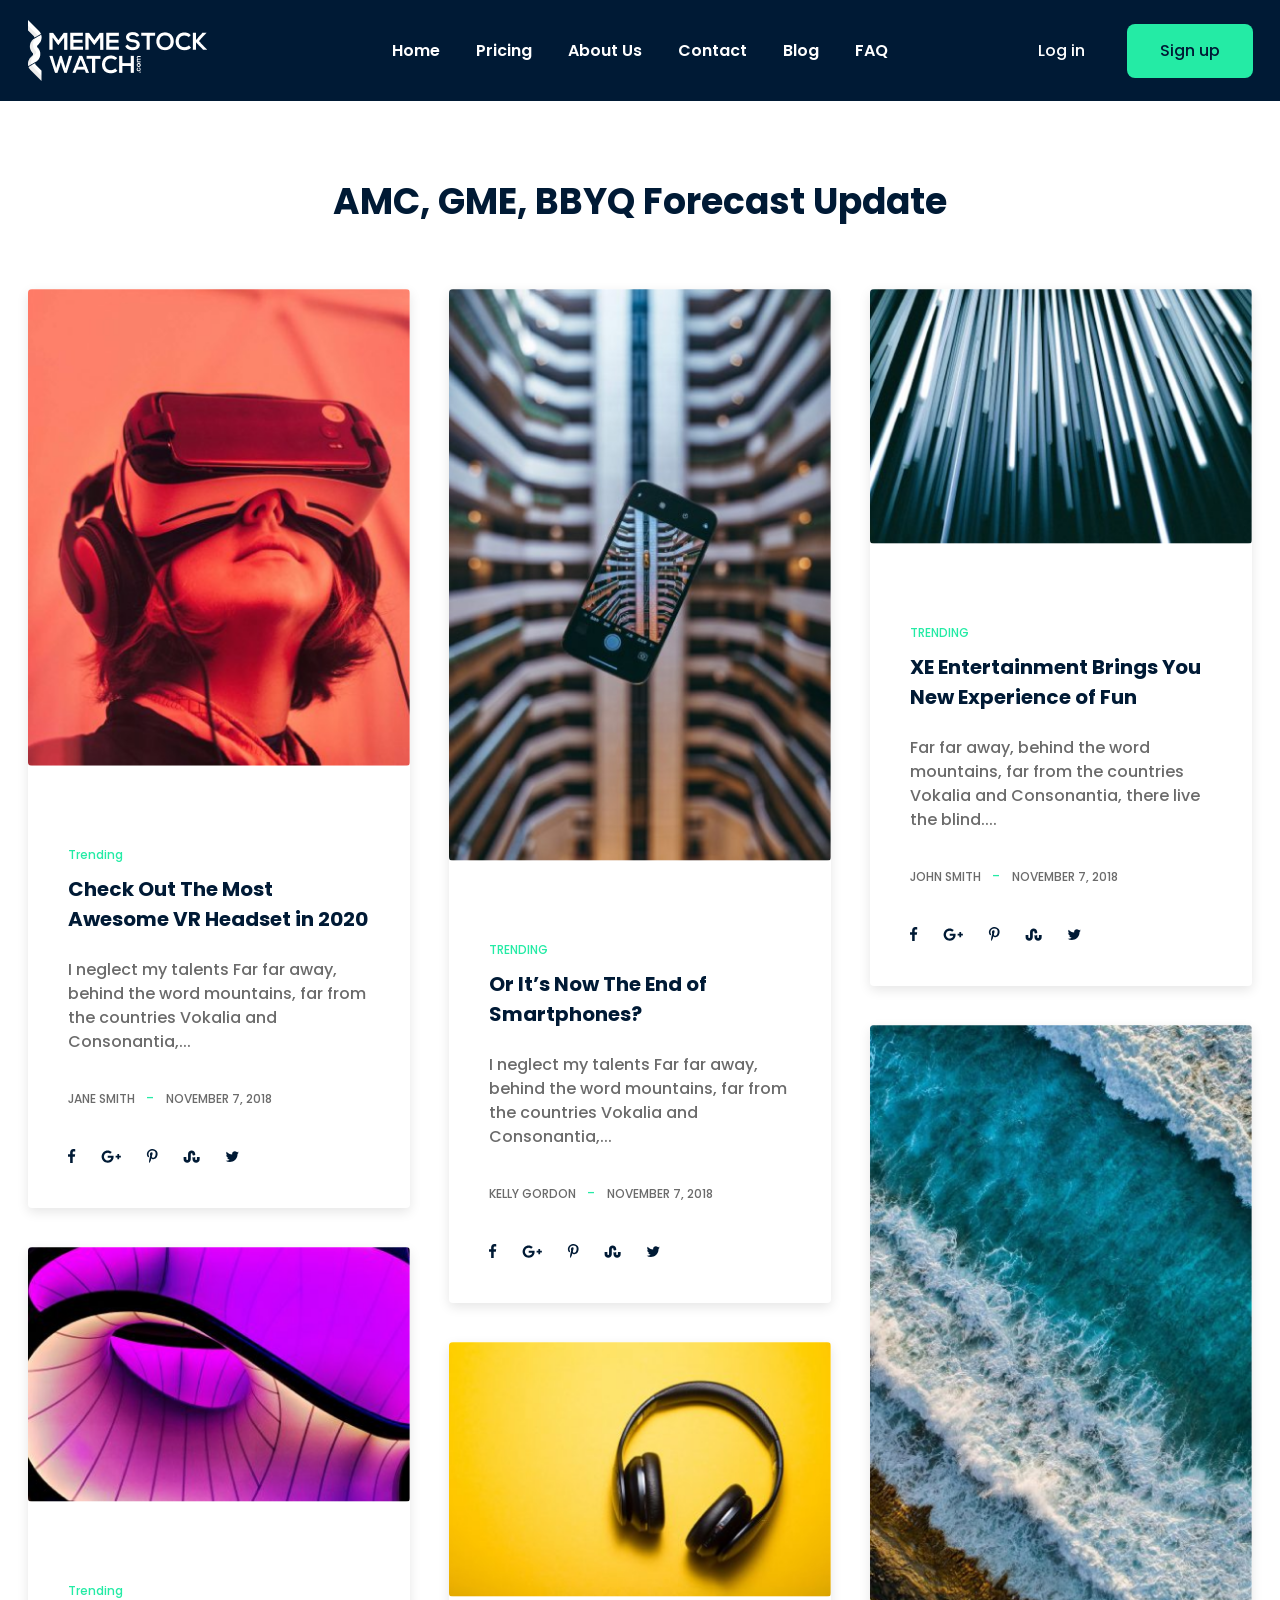
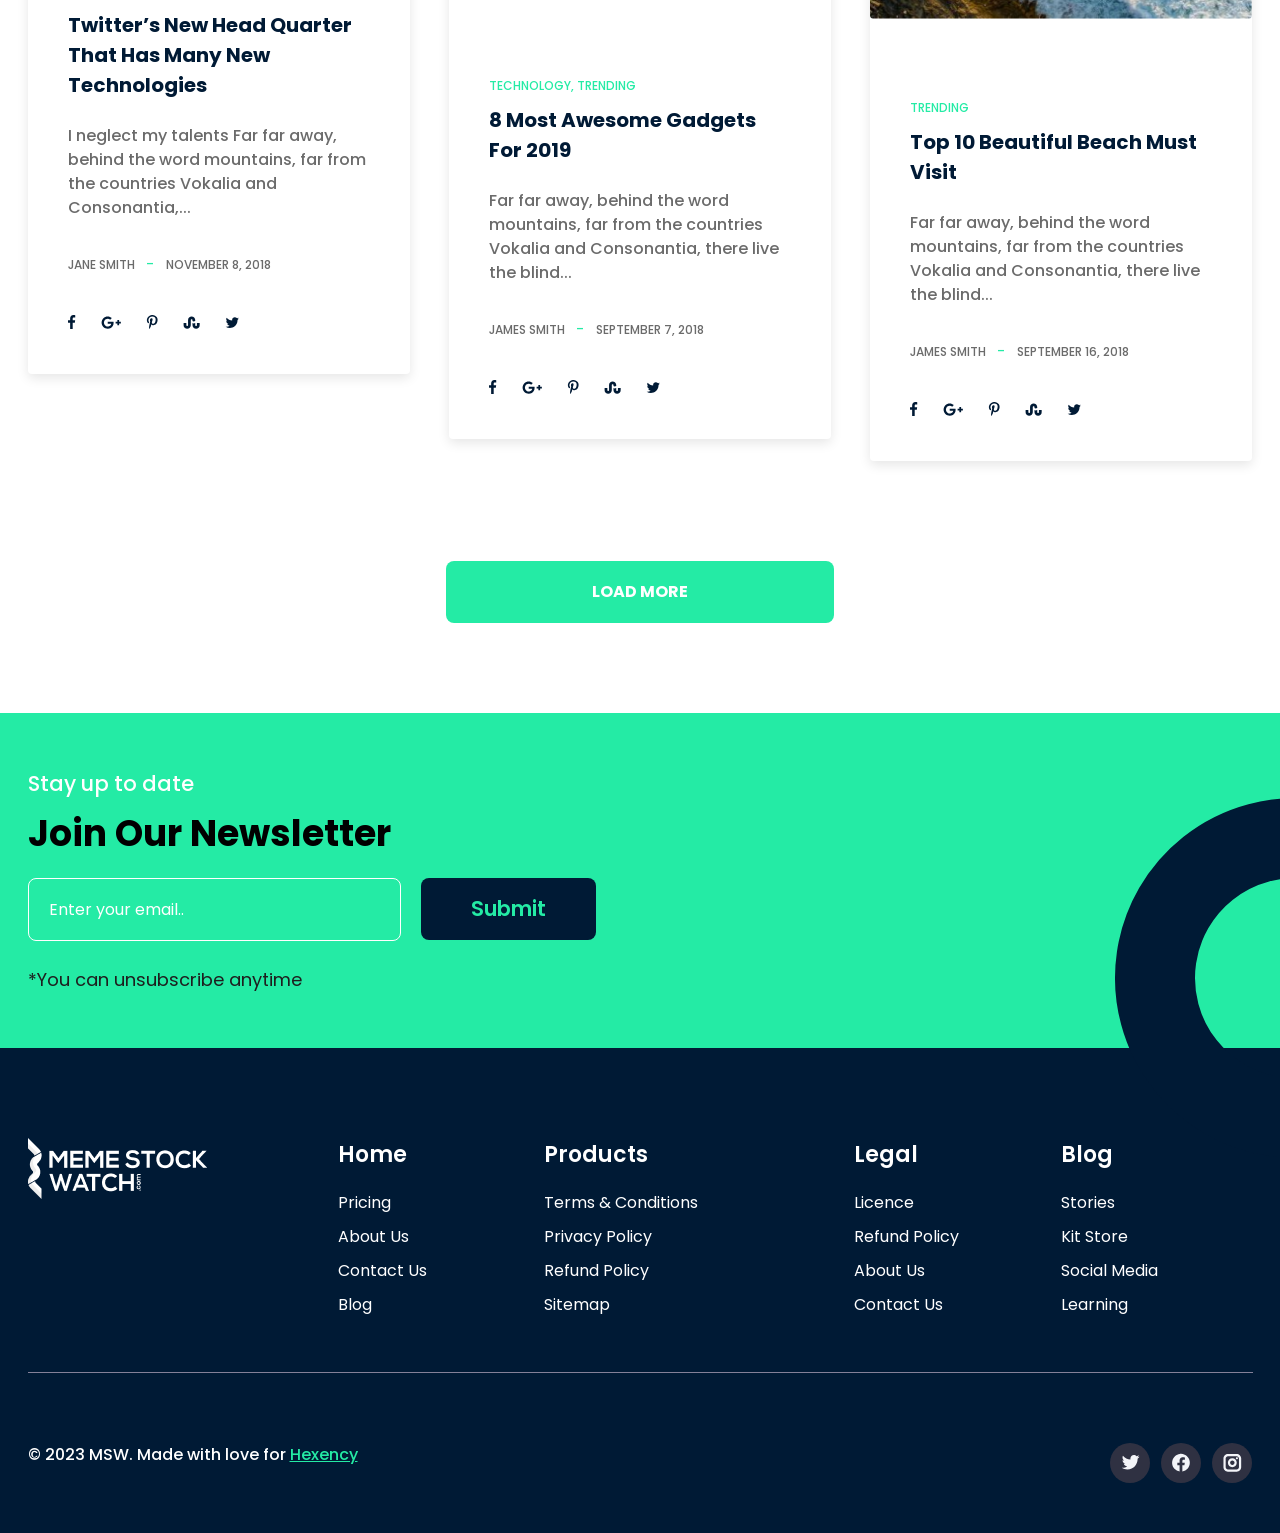
==== blog.html @ e30312de "Code Up" ====
<!DOCTYPE html>
<html lang="en">

<head>
  <meta charset="UTF-8" />
  <meta name="viewport" content="width=device-width, initial-scale=1.0" />
  <meta http-equiv="X-UA-Compatible" content="ie=edge" />
  <!---- Author Name ---->
  <meta name="author" content="Your Name" />
  <!---- Website Description ---->
  <meta name="description" content="Website Description" />
  <!---- Website keywords ---->
  <meta name="keywords" content="Website keywords" />
  <!------- Favicon ------->
  <link rel="shortcut icon" type="image/x-icon" href="assets/images/logo.png" />
  <!---- Website Title ---->
  <title>Mem Stock Watch</title>
  <!-------- Fonts -------->
  <link rel="stylesheet" href="assets/fonts/fonts.css" />
  <!------- Css Here ------->
  <link rel="stylesheet" href="assets/css/animate.min.css" />
  <link rel="stylesheet" href="assets/css/bootstrap.min.css" />
  <link rel="stylesheet" href="assets/css/style.css" />
</head>

<body>

  <!-- Start Loader -->
  <div class="section-loader">
    <div class="loader">
      <div class="loader-circle"></div>
      <div class="loader-circle"></div>
    </div>
  </div>
  <!-- End Loader -->


  <!-- 
	  =====================================================
	  Start Header Section 
	  =====================================================
	-->
  <header class="sticky-header bg-color3">
    <div class="sidebar-overlay"></div>
    <nav class="container">
      <div class="row align-items-center">
        <!-- ******** Header Logo ******** -->
        <div class="col-xl-3">
          <a href="blog.html" class="header-logo d-block">
            <img src="assets/images/logo/logo.png" alt="logo" class="img-fluid">
          </a>
        </div>
        <div class="col-xl-6">
          <!-- ******** Main Menu ******** -->
          <div class="main-menu d-flex align-items-center justify-content-center">
            <!-- ***** Pages Menu Item ***** -->
            <ul class="menu d-flex align-items-center">
              <li class="menu-item">
                <a href="index.html" class="menu-link primary-font-600 size-xl primary-color text-capitalize">Home</a>
              </li>
              <li class="menu-item">
                <a href="pricing.html"
                  class="menu-link primary-font-600 size-xl primary-color text-capitalize">Pricing</a>
              </li>
              <li class="menu-item">
                <a href="#" class="menu-link primary-font-600 size-xl primary-color text-capitalize">About us</a>
              </li>
              <li class="menu-item">
                <a href="contact.html"
                  class="menu-link primary-font-600 size-xl primary-color text-capitalize">Contact</a>
              </li>
              <li class="menu-item">
                <a href="blog.html" class="menu-link primary-font-600 size-xl primary-color text-capitalize">Blog</a>
              </li>
              <li class="menu-item">
                <a href="#" class="menu-link primary-font-600 size-xl primary-color text-capitalize">FAQ</a>
              </li>
            </ul>
          </div>
        </div>
        <div class="col-xl-3">
          <!-- ***** Header Button ***** -->
          <ul class="menu-btn menu d-flex align-items-center justify-content-end">
            <li class="menu-btn-item menu-btn-item-1">
              <a href="#" class="menu-btn-link primary-font-500 size-xl primary-color rounded-8">Log in</a>
            </li>
            <li class="menu-btn-item menu-btn-item-2">
              <a href="#" class="menu-btn-link bg-btn">Sign up</a>
            </li>
          </ul>
        </div>
      </div>
    </nav>
  </header>
  <!-- 
	  =====================================================
	  End Header Section 
	  =====================================================
	-->

  <main>
    <!-- 
		  =====================================================
		  Start Blog Section 
		  =====================================================
		-->
    <section class="blog-section primary-bg sec-b-space">
      <div class="container">
        <div class="blog-title-wrap text-center">
          <h2 class="primary-font-700 size-11xl l-h-11xl-44 secondary-color">AMC, GME, BBYQ Forecast Update</h2>
        </div>
        <div class="row blog-row">
          <article class="col-lg-4">
            <div class="blog-wrap">
              <div class="blog">
                <div class="blog-header">
                  <img src="assets/images/blog/blog-1.png" alt="blog" class="blog-header-img w-100">
                </div>
                <div class="blog-body">
                  <p class="primary-font-500 size-md text-color3">Trending</p>
                  <h3 class="blog-body-title primary-font-700 size-3xl secondary-color">Check Out The Most
                    Awesome VR Headset in 2020</h3>
                  <p class="blog-body-desc primary-font-500 size-xl text-color12">I neglect my talents Far far away,
                    behind the word mountains, far from
                    the countries Vokalia and
                    Consonantia,...</p>
                  <ul class="blog-body-date d-flex align-items-center">
                    <li class="blog-body-date-item">
                      <p class="primary-font-500 size-md text-color12 text-uppercase">Jane Smith</p>
                    </li>
                    <li class="blog-body-date-item"><span class="text-color3">-</span></li>
                    <li class="blog-body-date-item">
                      <p class="primary-font-500 size-md text-color12 text-uppercase">November 7, 2018</p>
                    </li>
                  </ul>
                </div>
                <ul class="blog-footer d-flex align-items-center">
                  <li class="blog-footer-item">
                    <a href="#" class="blog-footer-link"><img src="assets/images/blog/facebook.svg" alt="facebook"></a>
                  </li>
                  <li class="blog-footer-item">
                    <a href="#" class="blog-footer-link"><img src="assets/images/blog/google.svg" alt="google"></a>
                  </li>
                  <li class="blog-footer-item">
                    <a href="#" class="blog-footer-link"><img src="assets/images/blog/pinterest.svg"
                        alt="pinterest"></a>
                  </li>
                  <li class="blog-footer-item">
                    <a href="#" class="blog-footer-link"><img src="assets/images/blog/Group.svg" alt="Group"></a>
                  </li>
                  <li class="blog-footer-item">
                    <a href="#" class="blog-footer-link"><img src="assets/images/blog/twitter.svg" alt="twitter"></a>
                  </li>
                </ul>
              </div>
              <div class="blog">
                <div class="blog-header">
                  <img src="assets/images/blog/blog-2.png" alt="blog" class="blog-header-img w-100">
                </div>
                <div class="blog-body">
                  <p class="primary-font-500 size-md text-color3">Trending</p>
                  <h3 class="blog-body-title primary-font-700 size-3xl secondary-color">Twitter’s New Head Quarter
                    That Has Many New
                    Technologies</h3>
                  <p class="blog-body-desc primary-font-500 size-xl text-color12">I neglect my talents Far far away,
                    behind the word mountains, far from
                    the countries Vokalia and
                    Consonantia,...</p>
                  <ul class="blog-body-date d-flex align-items-center">
                    <li class="blog-body-date-item">
                      <p class="primary-font-500 size-md text-color12 text-uppercase">Jane Smith</p>
                    </li>
                    <li class="blog-body-date-item"><span class="text-color3">-</span></li>
                    <li class="blog-body-date-item">
                      <p class="primary-font-500 size-md text-color12 text-uppercase">November 8, 2018</p>
                    </li>
                  </ul>
                </div>
                <ul class="blog-footer d-flex align-items-center">
                  <li class="blog-footer-item">
                    <a href="#" class="blog-footer-link"><img src="assets/images/blog/facebook.svg" alt="facebook"></a>
                  </li>
                  <li class="blog-footer-item">
                    <a href="#" class="blog-footer-link"><img src="assets/images/blog/google.svg" alt="google"></a>
                  </li>
                  <li class="blog-footer-item">
                    <a href="#" class="blog-footer-link"><img src="assets/images/blog/pinterest.svg"
                        alt="pinterest"></a>
                  </li>
                  <li class="blog-footer-item">
                    <a href="#" class="blog-footer-link"><img src="assets/images/blog/Group.svg" alt="Group"></a>
                  </li>
                  <li class="blog-footer-item">
                    <a href="#" class="blog-footer-link"><img src="assets/images/blog/twitter.svg" alt="twitter"></a>
                  </li>
                </ul>
              </div>
            </div>
          </article>
          <article class="col-lg-4">
            <div class="blog-wrap">
              <div class="blog">
                <div class="blog-header">
                  <img src="assets/images/blog/blog-3.png" alt="blog" class="blog-header-img w-100">
                </div>
                <div class="blog-body">
                  <p class="primary-font-500 size-md text-color3 text-uppercase">Trending</p>
                  <h3 class="blog-body-title primary-font-700 size-3xl secondary-color">Or It’s Now The End of
                    Smartphones?</h3>
                  <p class="blog-body-desc primary-font-500 size-xl text-color12">I neglect my talents Far far away,
                    behind the word mountains, far from
                    the countries Vokalia and
                    Consonantia,...</p>
                  <ul class="blog-body-date d-flex align-items-center">
                    <li class="blog-body-date-item">
                      <p class="primary-font-500 size-md text-color12 text-uppercase">Kelly Gordon</p>
                    </li>
                    <li class="blog-body-date-item"><span class="text-color3">-</span></li>
                    <li class="blog-body-date-item">
                      <p class="primary-font-500 size-md text-color12 text-uppercase">November 7, 2018</p>
                    </li>
                  </ul>
                </div>
                <ul class="blog-footer d-flex align-items-center">
                  <li class="blog-footer-item">
                    <a href="#" class="blog-footer-link"><img src="assets/images/blog/facebook.svg" alt="facebook"></a>
                  </li>
                  <li class="blog-footer-item">
                    <a href="#" class="blog-footer-link"><img src="assets/images/blog/google.svg" alt="google"></a>
                  </li>
                  <li class="blog-footer-item">
                    <a href="#" class="blog-footer-link"><img src="assets/images/blog/pinterest.svg"
                        alt="pinterest"></a>
                  </li>
                  <li class="blog-footer-item">
                    <a href="#" class="blog-footer-link"><img src="assets/images/blog/Group.svg" alt="Group"></a>
                  </li>
                  <li class="blog-footer-item">
                    <a href="#" class="blog-footer-link"><img src="assets/images/blog/twitter.svg" alt="twitter"></a>
                  </li>
                </ul>
              </div>
              <div class="blog">
                <div class="blog-header">
                  <img src="assets/images/blog/blog-4.png" alt="blog" class="blog-header-img w-100">
                </div>
                <div class="blog-body">
                  <p class="primary-font-500 size-md text-color3 text-uppercase">Technology, Trending</p>
                  <h3 class="blog-body-title primary-font-700 size-3xl secondary-color">8 Most Awesome Gadgets For
                    2019</h3>
                  <p class="blog-body-desc primary-font-500 size-xl text-color12">Far far away, behind the word
                    mountains, far from the countries
                    Vokalia and Consonantia, there live the
                    blind...</p>
                  <ul class="blog-body-date d-flex align-items-center">
                    <li class="blog-body-date-item">
                      <p class="primary-font-500 size-md text-color12 text-uppercase">James Smith</p>
                    </li>
                    <li class="blog-body-date-item"><span class="text-color3">-</span></li>
                    <li class="blog-body-date-item">
                      <p class="primary-font-500 size-md text-color12 text-uppercase">September 7, 2018</p>
                    </li>
                  </ul>
                </div>
                <ul class="blog-footer d-flex align-items-center">
                  <li class="blog-footer-item">
                    <a href="#" class="blog-footer-link"><img src="assets/images/blog/facebook.svg" alt="facebook"></a>
                  </li>
                  <li class="blog-footer-item">
                    <a href="#" class="blog-footer-link"><img src="assets/images/blog/google.svg" alt="google"></a>
                  </li>
                  <li class="blog-footer-item">
                    <a href="#" class="blog-footer-link"><img src="assets/images/blog/pinterest.svg"
                        alt="pinterest"></a>
                  </li>
                  <li class="blog-footer-item">
                    <a href="#" class="blog-footer-link"><img src="assets/images/blog/Group.svg" alt="Group"></a>
                  </li>
                  <li class="blog-footer-item">
                    <a href="#" class="blog-footer-link"><img src="assets/images/blog/twitter.svg" alt="twitter"></a>
                  </li>
                </ul>
              </div>
            </div>
          </article>
          <article class="col-lg-4">
            <div class="blog-wrap">
              <div class="blog">
                <div class="blog-header">
                  <img src="assets/images/blog/blog-5.png" alt="blog" class="blog-header-img w-100">
                </div>
                <div class="blog-body">
                  <p class="primary-font-500 size-md text-color3 text-uppercase">Trending</p>
                  <h3 class="blog-body-title primary-font-700 size-3xl secondary-color">XE Entertainment Brings You
                    New Experience of Fun</h3>
                  <p class="blog-body-desc primary-font-500 size-xl text-color12">Far far away, behind the word
                    mountains, far from the countries
                    Vokalia and Consonantia, there live the
                    blind....</p>
                  <ul class="blog-body-date d-flex align-items-center">
                    <li class="blog-body-date-item">
                      <p class="primary-font-500 size-md text-color12 text-uppercase">John Smith</p>
                    </li>
                    <li class="blog-body-date-item"><span class="text-color3">-</span></li>
                    <li class="blog-body-date-item">
                      <p class="primary-font-500 size-md text-color12 text-uppercase">November 7, 2018</p>
                    </li>
                  </ul>
                </div>
                <ul class="blog-footer d-flex align-items-center">
                  <li class="blog-footer-item">
                    <a href="#" class="blog-footer-link"><img src="assets/images/blog/facebook.svg" alt="facebook"></a>
                  </li>
                  <li class="blog-footer-item">
                    <a href="#" class="blog-footer-link"><img src="assets/images/blog/google.svg" alt="google"></a>
                  </li>
                  <li class="blog-footer-item">
                    <a href="#" class="blog-footer-link"><img src="assets/images/blog/pinterest.svg"
                        alt="pinterest"></a>
                  </li>
                  <li class="blog-footer-item">
                    <a href="#" class="blog-footer-link"><img src="assets/images/blog/Group.svg" alt="Group"></a>
                  </li>
                  <li class="blog-footer-item">
                    <a href="#" class="blog-footer-link"><img src="assets/images/blog/twitter.svg" alt="twitter"></a>
                  </li>
                </ul>
              </div>
              <div class="blog">
                <div class="blog-header">
                  <img src="assets/images/blog/blog-6.png" alt="blog" class="blog-header-img w-100">
                </div>
                <div class="blog-body">
                  <p class="primary-font-500 size-md text-color3 text-uppercase">Trending</p>
                  <h3 class="blog-body-title primary-font-700 size-3xl secondary-color">Top 10 Beautiful Beach Must
                    Visit</h3>
                  <p class="blog-body-desc primary-font-500 size-xl text-color12">Far far away, behind the word
                    mountains, far from the countries
                    Vokalia and Consonantia, there live the
                    blind...</p>
                  <ul class="blog-body-date d-flex align-items-center">
                    <li class="blog-body-date-item">
                      <p class="primary-font-500 size-md text-color12 text-uppercase">James Smith</p>
                    </li>
                    <li class="blog-body-date-item"><span class="text-color3">-</span></li>
                    <li class="blog-body-date-item">
                      <p class="primary-font-500 size-md text-color12 text-uppercase">September 16, 2018</p>
                    </li>
                  </ul>
                </div>
                <ul class="blog-footer d-flex align-items-center">
                  <li class="blog-footer-item">
                    <a href="#" class="blog-footer-link"><img src="assets/images/blog/facebook.svg" alt="facebook"></a>
                  </li>
                  <li class="blog-footer-item">
                    <a href="#" class="blog-footer-link"><img src="assets/images/blog/google.svg" alt="google"></a>
                  </li>
                  <li class="blog-footer-item">
                    <a href="#" class="blog-footer-link"><img src="assets/images/blog/pinterest.svg"
                        alt="pinterest"></a>
                  </li>
                  <li class="blog-footer-item">
                    <a href="#" class="blog-footer-link"><img src="assets/images/blog/Group.svg" alt="Group"></a>
                  </li>
                  <li class="blog-footer-item">
                    <a href="#" class="blog-footer-link"><img src="assets/images/blog/twitter.svg" alt="twitter"></a>
                  </li>
                </ul>
              </div>
            </div>
          </article>
        </div>
        <div class="blog-btn-wrap text-center">
          <a href="#"
            class="blog-btn primary-font-700 size-xl primary-color text-center rounded-8 text-uppercase secondary-bg">Load
            More</a>
        </div>
      </div>
    </section>
    <!-- 
		  =====================================================
		  End Blog Section 
		  =====================================================
		-->

    <!-- 
		  =====================================================
		  Start Newsletter Section 
		  =====================================================
		-->
    <section class="newsletter-section secondary-bg position-relative">
      <div class="container">
        <div class="newsletter-title-wrap">
          <p class="primary-font-500 size-4xl primary-color">Stay up to date</p>
          <h2 class="newsletter-title primary-font-700 size-11xl text-color4 text-capitalize">Join Our Newsletter</h2>
          <form action="#" class="newsletter-form d-flex align-items-center flex-wrap">
            <input type="email" name="" id="" placeholder="Enter your email.."
              class="newsletter-form-input w-100 rounded-8">
            <button type="submit"
              class="newsletter-form-btn primary-font-600 size-4xl text-color3 text-center bg-color3 rounded-8">Submit</button>
          </form>
          <p class="primary-font-400 size-2xl text-color8">*You can unsubscribe anytime</p>
        </div>
      </div>
      <div class="newsletter-circle rounded-circle"></div>
    </section>
    <!-- 
		  =====================================================
		  End Newsletter Section 
		  =====================================================
		-->
  </main>

  <!-- 
	  =====================================================
	  Start Footer Section 
	  =====================================================
	-->
  <footer class="footer-section sec-t-space bg-color3">
    <div class="container">
      <!----- Start row ----->
      <div class="row">
        <article class="col-lg-3">
          <a href="index.html">
            <img src="assets/images/logo/logo.png" alt="logo" class="img-fluid">
          </a>
        </article>
        <article class="col-lg-2">
          <div class="f-content">
            <h3 class="f-content-title primary-font-600 size-5xl primary-color">Home</h3>
            <ul class="f-pages-menu">
              <li class="f-pages-item">
                <a href="pricing.html" class="f-pages-link primary-font-400 size-xl primary-color">Pricing</a>
              </li>
              <li class="f-pages-item">
                <a href="about-us.html" class="f-pages-link primary-font-400 size-xl primary-color">About Us</a>
              </li>
              <li class="f-pages-item">
                <a href="contact.html" class="f-pages-link primary-font-400 size-xl primary-color">Contact Us</a>
              </li>
              <li class="f-pages-item">
                <a href="blog.html" class="f-pages-link primary-font-400 size-xl primary-color">Blog</a>
              </li>
            </ul>
          </div>
        </article>
        <article class="col-lg-3">
          <div class="f-content">
            <h3 class="f-content-title primary-font-600 size-5xl primary-color">Products</h3>
            <ul class="f-pages-menu">
              <li class="f-pages-item">
                <a href="#" class="f-pages-link primary-font-400 size-xl primary-color">Terms & Conditions</a>
              </li>
              <li class="f-pages-item">
                <a href="#" class="f-pages-link primary-font-400 size-xl primary-color">Privacy Policy</a>
              </li>
              <li class="f-pages-item">
                <a href="#" class="f-pages-link primary-font-400 size-xl primary-color">Refund Policy</a>
              </li>
              <li class="f-pages-item">
                <a href="#" class="f-pages-link primary-font-400 size-xl primary-color">Sitemap</a>
              </li>
            </ul>
          </div>
        </article>
        <article class="col-lg-2">
          <div class="f-content">
            <h3 class="f-content-title primary-font-600 size-5xl primary-color">Legal</h3>
            <ul class="f-pages-menu">
              <li class="f-pages-item">
                <a href="#" class="f-pages-link primary-font-400 size-xl primary-color">Licence</a>
              </li>
              <li class="f-pages-item">
                <a href="#" class="f-pages-link primary-font-400 size-xl primary-color">Refund Policy</a>
              </li>
              <li class="f-pages-item">
                <a href="about-us.html" class="f-pages-link primary-font-400 size-xl primary-color">About Us</a>
              </li>
              <li class="f-pages-item">
                <a href="contact.html" class="f-pages-link primary-font-400 size-xl primary-color">Contact Us</a>
              </li>
            </ul>
          </div>
        </article>
        <article class="col-lg-2">
          <div class="f-content">
            <h3 class="f-content-title primary-font-600 size-5xl primary-color">Blog</h3>
            <ul class="f-pages-menu">
              <li class="f-pages-item">
                <a href="#" class="f-pages-link primary-font-400 size-xl primary-color">Stories</a>
              </li>
              <li class="f-pages-item">
                <a href="#" class="f-pages-link primary-font-400 size-xl primary-color">Kit Store</a>
              </li>
              <li class="f-pages-item">
                <a href="#" class="f-pages-link primary-font-400 size-xl primary-color">Social Media</a>
              </li>
              <li class="f-pages-item">
                <a href="#" class="f-pages-link primary-font-400 size-xl primary-color">Learning</a>
              </li>
            </ul>
          </div>
        </article>
      </div>
      <!------ End row ------>
      <div class="footer-bottom">
        <div class="row">
          <article class="col-md-8">
            <div class="f-copyright">
              <p class="primary-font-500 size-xl primary-color">&copy; 2023 MSW. Made with love for <a href="#"
                  class="text-color3"><ins>Hexency</ins></a></p>
            </div>
          </article>
          <article class="col-md-4">
            <ul class="f-social d-flex align-items-center justify-content-end">
              <li class="f-social-item">
                <a href="#" class="f-social-link d-flex align-items-center justify-content-center bg-color4">
                  <svg class="f-social-icon" width="19" height="15" viewBox="0 0 19 15" fill="none"
                    xmlns="http://www.w3.org/2000/svg">
                    <path
                      d="M18.4643 1.69587C17.8001 2.02801 17.1358 2.13873 16.3608 2.24944C17.1358 1.80658 17.6893 1.1423 17.9108 0.256585C17.2465 0.699442 16.4715 0.920871 15.5858 1.1423C14.9215 0.478013 13.9251 0.0351562 12.9286 0.0351562C11.0465 0.0351562 9.38577 1.69587 9.38577 3.68873C9.38577 4.02087 9.38577 4.2423 9.49649 4.46373C6.5072 4.35301 3.73935 2.91373 1.96792 0.699442C1.63578 1.25301 1.52506 1.80658 1.52506 2.58158C1.52506 3.79944 2.18935 4.90659 3.18578 5.57087C2.6322 5.57087 2.07863 5.34944 1.52506 5.12801C1.52506 6.89944 2.74292 8.33873 4.40363 8.67087C4.07149 8.78158 3.73935 8.78158 3.4072 8.78158C3.18577 8.78158 2.96435 8.78158 2.74292 8.67087C3.18578 10.1102 4.51435 11.2173 6.17506 11.2173C4.9572 12.2137 3.4072 12.7673 1.63578 12.7673C1.30363 12.7673 1.0822 12.7673 0.750061 12.7673C2.41078 13.7637 4.29292 14.428 6.28578 14.428C12.9286 14.428 16.5822 8.8923 16.5822 4.13159C16.5822 4.02087 16.5822 3.79944 16.5822 3.68873C17.3572 3.13516 18.0215 2.47087 18.4643 1.69587Z"
                      fill="#F3F4F8" />
                  </svg>
                </a>
              </li>
              <li class="f-social-item">
                <a href="#" class="f-social-link d-flex align-items-center justify-content-center bg-color4">
                  <svg class="f-social-icon" width="18" height="19" viewBox="0 0 18 19" fill="none"
                    xmlns="http://www.w3.org/2000/svg">
                    <path
                      d="M17.8215 9.73157C17.8218 8.03886 17.3371 6.38147 16.4248 4.95569C15.5124 3.52991 14.2105 2.39542 12.6734 1.68652C11.1362 0.977725 9.42812 0.724189 7.75136 0.956025C6.07459 1.18775 4.49934 1.89521 3.21218 2.99461C1.92502 4.09389 0.979849 5.53904 0.488499 7.1589C-0.00285123 8.77876 -0.0196804 10.5055 0.439895 12.1346C0.89958 13.7638 1.81641 15.2271 3.08187 16.3513C4.34733 17.4755 5.90852 18.2135 7.58041 18.478V12.2913H5.33181V9.73157H7.58041V7.77968C7.53203 7.32409 7.5844 6.8633 7.73386 6.43018C7.88344 5.99707 8.12635 5.60215 8.44554 5.27333C8.76461 4.94462 9.15222 4.68998 9.58069 4.52778C10.0093 4.36547 10.4682 4.29938 10.9251 4.33425C11.5894 4.343 12.2521 4.40079 12.908 4.50696V6.68914H11.792C11.6019 6.66434 11.4086 6.6825 11.2265 6.7424C11.0443 6.8024 10.878 6.90249 10.7399 7.03535C10.6017 7.1682 10.4951 7.33051 10.4281 7.51009C10.3611 7.68978 10.3353 7.8822 10.3527 8.07307V9.73379H12.8094L12.4164 12.2935H10.3483V18.4835C12.4321 18.1539 14.33 17.0912 15.7 15.4867C17.0701 13.8822 17.8224 11.8415 17.8215 9.73157Z"
                      fill="#F3F4F8" />
                  </svg>
                </a>
              </li>
              <li class="f-social-item">
                <a href="#" class="f-social-link d-flex align-items-center justify-content-center bg-color4">
                  <svg class="f-social-icon" width="19" height="19" viewBox="0 0 19 19" fill="none"
                    xmlns="http://www.w3.org/2000/svg">
                    <path
                      d="M13.9105 6.30052C14.4975 6.30052 14.9734 5.82467 14.9734 5.23766C14.9734 4.65065 14.4975 4.1748 13.9105 4.1748C13.3235 4.1748 12.8477 4.65065 12.8477 5.23766C12.8477 5.82467 13.3235 6.30052 13.9105 6.30052Z"
                      fill="#F3F4F8" />
                    <path
                      d="M9.32139 14.2141C6.87904 14.2141 4.89282 12.2279 4.89282 9.7855C4.89282 7.34315 6.87904 5.35693 9.32139 5.35693C11.7638 5.35693 13.75 7.34315 13.75 9.7855C13.75 12.2279 11.7638 14.2141 9.32139 14.2141ZM9.32139 7.57122C8.10021 7.57122 7.10711 8.56433 7.10711 9.7855C7.10711 11.0067 8.10021 11.9998 9.32139 11.9998C10.5426 11.9998 11.5357 11.0067 11.5357 9.7855C11.5357 8.56433 10.5426 7.57122 9.32139 7.57122Z"
                      fill="#F3F4F8" />
                    <path
                      d="M13.75 18.6425H4.89287C2.61658 18.6425 0.464294 16.4902 0.464294 14.2139V5.35679C0.464294 3.08051 2.61658 0.928223 4.89287 0.928223H13.75C16.0263 0.928223 18.1786 3.08051 18.1786 5.35679V14.2139C18.1786 16.4902 16.0263 18.6425 13.75 18.6425ZM4.89287 3.14251C3.85769 3.14251 2.67858 4.32162 2.67858 5.35679V14.2139C2.67858 15.269 3.83776 16.4282 4.89287 16.4282H13.75C14.7852 16.4282 15.9643 15.2491 15.9643 14.2139V5.35679C15.9643 4.32162 14.7852 3.14251 13.75 3.14251H4.89287Z"
                      fill="#F3F4F8" />
                  </svg>
                </a>
              </li>
            </ul>
          </article>
        </div>
      </div>
    </div>
  </footer>
  <!-- 
	  =====================================================
	  End Footer Section 
	  =====================================================
	-->

  <!-- 
	  ------------------------------------------------
	  Back To Top Btn
	  ------------------------------------------------
	-->
  <button type="button" id="scroll-up-btn" title="Go to top"
    class="d-flex align-items-center justify-content-center rounded">
    <img src="assets/images/icons/arrow-up.svg" alt="arrow-up" />
  </button>
  <!-- 
	  ------------------------------------------------
	  Back To Top Btn
	  ------------------------------------------------
	-->

  <!--------- jS Here --------->
  <script src="assets/js/jquery.min.js"></script>
  <script src="assets/js/wow.min.js"></script>
  <script src="assets/js/bootstrap.min.js"></script>
  <script src="assets/js/main.js"></script>
  <script src="assets/js/script.js"></script>
</body>

</html>
---- assets/fonts/fonts.css ----
@font-face {
    font-family: 'Poppins 400';
    src: url('Poppins-Regular.woff2') format('woff2'),
        url('Poppins-Regular.woff') format('woff'),
        url('Poppins-Regular.ttf') format('truetype');
    font-weight: normal;
    font-style: normal;
    font-display: swap;
}

@font-face {
    font-family: 'Poppins 500';
    src: url('Poppins-Medium.woff2') format('woff2'),
        url('Poppins-Medium.woff') format('woff'),
        url('Poppins-Medium.ttf') format('truetype');
    font-weight: 500;
    font-style: normal;
    font-display: swap;
}

@font-face {
    font-family: 'Poppins 700';
    src: url('Poppins-Bold.woff2') format('woff2'),
        url('Poppins-Bold.woff') format('woff'),
        url('Poppins-Bold.ttf') format('truetype');
    font-weight: bold;
    font-style: normal;
    font-display: swap;
}

@font-face {
    font-family: 'Poppins 600';
    src: url('Poppins-SemiBold.woff2') format('woff2'),
        url('Poppins-SemiBold.woff') format('woff'),
        url('Poppins-SemiBold.ttf') format('truetype');
    font-weight: 600;
    font-style: normal;
    font-display: swap;
}
---- assets/css/style.css ----
/* 
================================================
Variables
================================================
*/
:root {
  /*_______ Font Family _______*/
  --primary-font-700: "Poppins 700";
  --primary-font-600: "Poppins 600";
  --primary-font-500: "Poppins 500";
  --primary-font-400: "Poppins 400";
  /*________ Font Size ________*/
  --size-13xl: 6.4rem;
  --size-12xl: 5.6rem;
  --size-11xl: 3.6rem;
  --size-10xl: 3.2rem;
  --size-9xl: 3rem;
  --size-8xl: 2.6rem;
  --size-7xl: 2.5rem;
  --size-6xl: 2.4rem;
  --size-5xl: 2.2rem;
  --size-4xl: 2.1rem;
  --size-3xl: 2rem;
  --size-2xl: 1.8rem;
  --size-xl: 1.6rem;
  --size-lg: 1.4rem;
  --size-md: 1.2rem;
  --size-sm: 1rem;
  /*
  64(70) ----- 2nd page
  56(*67, 59) 
  36(*54, 36, 44)
  32(41)
  *30+29+31(37)
  26(28, *39)
  25(25, *37)
  24(38)
  *22+23(*33, 42)
  21(32) 
  20(30)
  18(26)
  16(24)
  *14+13(21)
  12(18)
  10(14)
  */
  /*________ Text Color ________*/
  --primary-color: #ffffff;
  --secondary-color: #001A35;
  --text-color3: #24EBA5;
  --text-color4: #000000;
  --text-color5: #083038;
  --text-color6: #231D4F;
  --text-color7: #848199;
  --text-color8: #1E1E1E;
  --text-color9: #B1B1B5;
  --text-color10: #E54322;
  --text-color11: rgba(8, 48, 56, 0.5);
  --text-color12: #6B6B6B;
  /*_________ BG Color _________*/
  --body-bg: #001A35;
  --primary-bg: #ffffff;
  --secondary-bg: #24EBA5;
  --bg-color3: #001A35;
  --bg-color4: #2F3142;
  --bg-color5: #002C5A;
  --bg-color6: #0D4C92;
  --bg-color7: #5865F2;
  --bg-color8: #6C79FF;
  /*_________ Border Color _________*/
  --border-1: #ffffff;
  --border-2: #001A35;
  --border-3: #24EBA5;
}

html {
  font-size: 62.5%;
  -webkit-font-smoothing: antialiased;
  -moz-osx-font-smoothing: grayscale;
  text-rendering: optimizeLegibility;
  scroll-behavior: smooth;
  overflow-x: hidden;
}

body {
  font-family: var(--primary-font-400);
  font-size: var(--size-xl);
  color: var(--primary-color);
  background-color: var(--body-bg);
  line-height: 1.5;
}

/* 
==================================
Bacic Setup
==================================
*/
*,
*::after,
*::before {
  margin: 0;
  padding: 0;
  -webkit-box-sizing: border-box;
  box-sizing: border-box;
}

a,
span,
label {
  display: inline-block;
}

ul {
  list-style: none;
}

a,
a:focus {
  text-decoration: none;
}

button,
input,
textarea {
  outline: 0;
  border: 0;
  background-color: transparent;
}

button {
  cursor: pointer;
}

h1,
h2,
h3,
h4,
h5,
h6,
p,
ol,
ul,
hr {
  margin: 0;
  padding: 0;
}

hr {
  opacity: 1;
  background-color: transparent;
}

/* 
==================================
Font Family
==================================
*/
.primary-font-700 {
  font-family: var(--primary-font-700);
}

.primary-font-600 {
  font-family: var(--primary-font-600);
}

.primary-font-500 {
  font-family: var(--primary-font-500);
}

.primary-font-400 {
  font-family: var(--primary-font-400);
}

/* 
==================================
Font Size
==================================
*/
.size-13xl {
  font-size: var(--size-13xl);
  line-height: 1.093;
}

.size-12xl {
  font-size: var(--size-12xl);
  line-height: 1.196;
}

.l-h-12xl-59 {
  line-height: 1.053;
}

.size-11xl {
  font-size: var(--size-11xl);
  line-height: 1.5;
}

.l-h-11xl-36 {
  line-height: 1;
}

.l-h-11xl-44 {
  line-height: 1.222;
}

.size-10xl {
  font-size: var(--size-10xl);
  line-height: 1.281;
}

.size-9xl {
  font-size: var(--size-9xl);
  line-height: 1.233;
}

.size-8xl {
  font-size: var(--size-8xl);
  line-height: 1.5;
}

.l-h-8xl-28 {
  line-height: 1.076;
}

.size-7xl {
  font-size: var(--size-7xl);
  line-height: 1.48;
}

.l-h-7xl-25 {
  line-height: 1;
}

.size-6xl {
  font-size: var(--size-6xl);
  line-height: 1.583;
}

.size-5xl {
  font-size: var(--size-5xl);
  line-height: 1.5;
}

.l-h-5xl-42 {
  line-height: 1.909;
}

.size-4xl {
  font-size: var(--size-4xl);
  line-height: 1.523;
}

.size-3xl {
  font-size: var(--size-3xl);
  line-height: 1.5;
}

.size-2xl {
  font-size: var(--size-2xl);
  line-height: 1.444;
}

.size-xl {
  font-size: var(--size-xl);
  line-height: 1.5;
}

.size-lg {
  font-size: var(--size-lg);
  line-height: 1.5;
}

.size-md {
  font-size: var(--size-md);
  line-height: 1.5;
}

.size-sm {
  font-size: var(--size-sm);
  line-height: 1.4;
}

/* 
==================================
Text Color 
==================================
*/
.primary-color {
  color: var(--primary-color);
}

.secondary-color {
  color: var(--secondary-color);
}

.text-color3 {
  color: var(--text-color3);
}

.text-color4 {
  color: var(--text-color4);
}

.text-color5 {
  color: var(--text-color5);
}

.text-color6 {
  color: var(--text-color6);
}

.text-color7 {
  color: var(--text-color7);
}

.text-color8 {
  color: var(--text-color8);
}

.text-color9 {
  color: var(--text-color9);
}

.text-color10 {
  color: var(--text-color10);
}

.text-color11 {
  color: var(--text-color11);
}

.text-color12 {
  color: var(--text-color12);
}

/* 
==================================
BG Color 
==================================
*/
.primary-bg {
  background-color: var(--primary-bg);
}

.secondary-bg {
  background-color: var(--secondary-bg);
}

.bg-color3 {
  background-color: var(--bg-color3);
}

.bg-color4 {
  background-color: var(--bg-color4);
}

.bg-color5 {
  background-color: var(--bg-color5);
}

.bg-color6 {
  background-color: var(--bg-color6);
}

.bg-color7 {
  background-color: var(--bg-color7);
}

.bg-color8 {
  background-color: var(--bg-color8);
}

/* 
==================================
Reuseble CSS Classes
==================================
*/
.sec-y-space {
  padding: 9rem 0;
}

.sec-t-space {
  padding-top: 9rem;
}

.sec-b-space {
  padding-bottom: 9rem;
}

.rounded-18 {
  border-radius: 1.6rem;
}

.rounded-10 {
  border-radius: 1rem;
}

.rounded-8 {
  border-radius: 0.8rem;
}

.t-linear {
  -webkit-transition: all 0.4s linear;
  -o-transition: all 0.4s linear;
  transition: all 0.4s linear;
}

a,
button,
img,
svg,
svg path,
span,
.t-ease-in-out {
  -webkit-transition: all 0.3s ease-in-out;
  -o-transition: all 0.3s ease-in-out;
  transition: all 0.3s ease-in-out;
}

/* 
======================================
Reuseble Components
======================================
*/
.section-loader {
  position: fixed;
  display: -webkit-box;
  display: -ms-flexbox;
  display: flex;
  -webkit-box-align: center;
  -ms-flex-align: center;
  align-items: center;
  -webkit-box-pack: center;
  -ms-flex-pack: center;
  justify-content: center;
  background-color: #100e17;
  width: 100%;
  height: 100vh;
  z-index: 9999999;
}
.section-loader .loader {
  position: relative;
}
.section-loader .loader .loader-circle {
  -webkit-box-sizing: content-box;
  box-sizing: content-box;
  position: absolute;
  border-width: 0.4rem;
  border-style: solid;
  opacity: 1;
  border-radius: 50%;
  -webkit-animation: loader 1s cubic-bezier(0, 0.2, 0.8, 1) infinite;
  animation: loader 1s cubic-bezier(0, 0.2, 0.8, 1) infinite;
}
.section-loader .loader .loader-circle:nth-child(1) {
  border-color: #e91e63;
}
.section-loader .loader .loader-circle:nth-child(2) {
  border-color: #0dbda1;
  -webkit-animation-delay: -0.5s;
  animation-delay: -0.5s;
}
.section-loader .loader {
  width: 20rem !important;
  height: 20rem !important;
  -webkit-transform: translate(-10rem, -10rem) scale(1) translate(10rem, 10rem);
  transform: translate(-10rem, -10rem) scale(1) translate(10rem, 10rem);
}
@keyframes loader {
  0% {
    top: 9.4rem;
    left: 9.4rem;
    width: 0;
    height: 0;
    opacity: 1;
  }
  100% {
    top: 5.7rem;
    left: 5.7rem;
    width: 7.4rem;
    height: 7.4rem;
    opacity: 0;
  }
}

.disppear {
  -webkit-animation: vanish 1s forwards;
  animation: vanish 1s forwards;
}

@keyframes vanish {
  100% {
    opacity: 0;
    visibility: hidden;
  }
}
/*----- Button -----*/
.border-btn,
.bg-btn {
  font-family: var(--primary-font-500);
  font-size: var(--size-xl);
  line-height: 1.5;
  border-radius: 0.8rem;
  padding: 1.4rem 3.2rem;
}

.border-btn {
  color: var(--primary-color);
  border: 0.1rem solid var(--border-3);
}

.border-btn:hover {
  color: var(--secondary-color);
  background-color: var(--secondary-bg);
}

.bg-btn {
  background-color: var(--secondary-bg);
  color: var(--secondary-color);
  border: 0.1rem solid transparent;
}
.bg-btn:hover {
  color: var(--primary-color);
  border-color: var(--border-3);
  background-color: transparent;
}

#scroll-up-btn {
  opacity: 0;
  position: fixed;
  bottom: 3rem;
  right: 3rem;
  z-index: 999;
  background-color: var(--secondary-bg);
  width: 3.5rem;
  height: 3.5rem;
}

/* 
=================================================
Reuseble Layout CSS
=================================================
*/
/*------ Header CSS ------*/
.sticky-header {
  width: 100%;
  position: absolute;
  top: 0;
  left: 0;
  padding: 2rem 0;
}

.main-menu .menu:not(:last-child) {
  margin-right: 9rem;
}
.main-menu .menu .menu-item:not(:last-child) {
  margin-right: 3.6rem;
}
.main-menu .menu .menu-item .menu-link:hover {
  color: var(--text-color3);
}

.menu-btn .menu-btn-item:not(:last-child) {
  margin-right: 1rem;
}
.menu-btn .menu-btn-item-1 .menu-btn-link {
  padding: 1.4rem 3.2rem;
}
.menu-btn .menu-btn-item-1 .menu-btn-link:hover {
  color: var(--secondary-color);
  background-color: var(--secondary-bg);
}

/*** Contac Header ****/
.contact-menu-btn .menu-btn-item-2 .menu-btn-link:hover {
  color: var(--secondary-color);
}

/**** Sticky Menu ****/
.stick {
  position: fixed;
  z-index: 9999;
  -webkit-animation: 600ms ease-in-out 0s normal none 1 running fadeInDown;
  animation: 600ms ease-in-out 0s normal none 1 running fadeInDown;
  box-shadow: rgba(0, 0, 0, 0.35) 0px 5px 15px;
}
.stick.contact-header {
  box-shadow: 0px 10.6296px 11.6926px rgba(0, 0, 0, 0.1) !important;
}

@-webkit-keyframes fadeInDown {
  0% {
    opacity: 0;
    -webkit-transform: translateY(-30px);
    transform: translateY(-30px);
  }
  100% {
    opacity: 1;
    -webkit-transform: translateY(0);
    transform: translateY(0);
  }
}
@keyframes fadeInDown {
  0% {
    opacity: 0;
    -webkit-transform: translateY(-30px);
    -ms-transform: translateY(-30px);
    transform: translateY(-30px);
  }
  100% {
    opacity: 1;
    -webkit-transform: translateY(0);
    -ms-transform: translateY(0);
    transform: translateY(0);
  }
}
/*------ Pricing CSS ------*/
.pricing-sec {
  padding-top: 30rem;
}

.pricing-title .pricing-title-md::after {
  content: "";
  position: absolute;
  bottom: -6rem;
  right: 3.4rem;
  width: 5.5rem;
  height: 5.1rem;
  background: url("../images/pricing/arrow-left.png") no-repeat top/5.5rem 5.1rem;
}
@media only screen and (max-width: 991px) {
  .pricing-title .pricing-title-md::after {
    bottom: -5rem;
  }
}
@media only screen and (max-width: 767px) {
  .pricing-title .pricing-title-md::after {
    right: 3rem;
  }
}
@media only screen and (max-width: 575px) {
  .pricing-title .pricing-title-md::after {
    right: 2.5rem;
  }
}
@media only screen and (max-width: 991px) {
  .pricing-title .pricing-title-lg {
    font-size: 4.5rem;
  }
  .pricing-title .pricing-title-md {
    font-size: 2rem;
  }
}
@media only screen and (max-width: 767px) {
  .pricing-title .pricing-title-lg {
    font-size: 3.5rem;
  }
  .pricing-title .pricing-title-md {
    font-size: 2rem;
  }
}
@media only screen and (max-width: 425px) {
  .pricing-title .pricing-title-lg {
    font-size: 3rem;
  }
  .pricing-title .pricing-title-md {
    font-size: 1.8rem;
  }
}

.pricing-tab {
  margin: 5.5rem 0;
  overflow: hidden;
}
.pricing-tab .pricing-tablinks {
  padding: 1.2rem 2.5rem;
  flex-grow: 1;
}
.pricing-tab .pricing-tablinks.active {
  background-color: var(--secondary-bg);
}

.pricing-main-content .pricing-tabcontent {
  display: none;
  -webkit-animation: fadeEffect 1s;
  animation: fadeEffect 1s;
}
.pricing-main-content .pricing-tabcontent .pricing-tabcontent-row {
  --bs-gutter-y: 2.4rem;
  --bs-gutter-x: 2.4rem;
}
@media only screen and (max-width: 699px) {
  .pricing-main-content .pricing-tabcontent .pricing-tabcontent-row > * {
    width: 100%;
  }
}

@-webkit-keyframes fadeEffect {
  from {
    opacity: 0;
  }
  to {
    opacity: 1;
  }
}
@keyframes fadeEffect {
  from {
    opacity: 0;
  }
  to {
    opacity: 1;
  }
}
.pricing-card {
  padding: 3.6rem 3.6rem 4.6rem;
  border-radius: 2.3rem;
  transition: all 0.4s linear;
}
.pricing-card:hover {
  transform: translateY(-0.5rem);
}
@media only screen and (max-width: 1399px) {
  .pricing-card {
    padding: 3.6rem 2.5rem 3rem;
  }
}
.pricing-card .pricing-card-top-btn {
  position: absolute;
  top: 1.4rem;
  right: 1.6rem;
  padding: 0.6rem 1.4rem;
  background-color: rgba(255, 255, 255, 0.5);
}

.pricing-card-private {
  overflow: hidden;
  z-index: 1;
}
.pricing-card-private .pricing-card-circle {
  width: 55rem;
  height: 55rem;
  border-radius: 50%;
  z-index: -1;
  position: absolute;
  right: -30rem;
  bottom: -18rem;
}

.pricing-card-header {
  margin-top: 1rem;
}
.pricing-card-header .pricing-card-header-title {
  margin: 1.3rem 0;
}

.pricing-card-body .pricing-card-body-title1 {
  margin-bottom: 1.5rem;
}
.pricing-card-body .pricing-card-body-title2 {
  margin: 1.5rem 0;
}

.pricing-card-service .pricing-card-service-item:not(:last-child) {
  margin-bottom: 1.4rem;
}
.pricing-card-service .pricing-card-service-item .pricing-card-service-text {
  margin-left: 0.8rem;
}

.pricing-card-footer {
  margin-top: 2.8rem;
}
.pricing-card-footer .pricing-card-btn {
  padding: 1rem 5rem;
}

/******* Popular & Private Card vertically alignment *******/
.popular-pricing-card .pricing-card-body .pricing-card-service-1 {
  margin-top: 3.6rem;
}

.pricing-card-private .pricing-card-body .pricing-card-service {
  margin-top: 3rem;
}
.pricing-card-private .pricing-card-footer {
  margin-top: 7.8rem;
}

/*------ FAQ CSS ------*/
.faq-title-wrap .faq-title {
  margin-bottom: 6.4rem;
}

.faq-row {
  --bs-gutter-x: 2.6rem;
  --bs-gutter-y: 2.6rem;
}

.accordion-i {
  border-radius: 1.6rem !important;
}
.accordion-i:not(:last-child) {
  margin-bottom: 2.6rem;
}
.accordion-i .accordion-button {
  padding: 2.5rem 2.5rem 2.5rem;
  border-radius: 1.6rem !important;
}
.accordion-i .accordion-button:not(.collapsed) {
  background-color: transparent;
  box-shadow: 0 0 0 transparent;
}
.accordion-i .accordion-button::after {
  flex-shrink: 0;
  width: 4.1rem;
  height: 4.1rem;
  background-image: url("../images/icons/plus.svg");
  background-size: 4.1rem;
}
.accordion-i .accordion-button:not(.collapsed)::after {
  background-image: url("../images/icons/minus.svg");
}
.accordion-i .accordion-body {
  padding: 0rem 2.5rem 2.5rem;
}

/*------ Newsletter CSS ------*/
.newsletter-section {
  padding: 5.5rem 0;
}
.newsletter-section .newsletter-circle {
  width: 36rem;
  height: 36rem;
  border: 8rem solid var(--bg-color3);
  position: absolute;
  right: -19.5rem;
  bottom: -11rem;
  transform: rotate(120deg);
}

.newsletter-title-wrap .newsletter-title {
  margin-top: 0.7rem;
}

.newsletter-form {
  gap: 2rem;
  margin: 1.7rem 0 2.6rem;
}
.newsletter-form .newsletter-form-input {
  max-width: 37.3rem;
  height: 6.3rem;
  font-family: var(--primary-font-400);
  font-size: var(--size-xl);
  color: var(--secondary-color);
  border: 0.1rem solid var(--border-1);
  padding: 2rem 1rem 2rem 2rem;
}
.newsletter-form .newsletter-form-input::placeholder {
  color: var(--primary-color);
}
.newsletter-form .newsletter-form-input:focus {
  border-color: var(--border-2);
}
.newsletter-form .newsletter-form-btn {
  padding: 1.5rem 5rem;
}
.newsletter-form .newsletter-form-btn:hover {
  background-color: var(--primary-bg);
  color: var(--secondary-color);
}

/*------ Footer CSS ------*/
.f-content .f-content-title {
  margin-bottom: 2rem;
}
.f-content .f-pages-menu .f-pages-item:not(:last-child) {
  margin-bottom: 1rem;
}
.f-content .f-pages-menu .f-pages-item .f-pages-link {
  text-transform: capitalize;
}
.f-content .f-pages-menu .f-pages-item .f-pages-link:hover {
  color: var(--text-color3);
  margin-left: 0.4rem;
}

.footer-bottom {
  border-top: 0.1rem solid var(--text-color7);
  margin-top: 5.5rem;
  padding: 7rem 0 5rem;
}

.f-social .f-social-item:not(:last-child) {
  margin-right: 1.1rem;
}
.f-social .f-social-item .f-social-link {
  width: 4rem;
  height: 4rem;
  border-radius: 50%;
}
.f-social .f-social-item .f-social-link:hover {
  background-color: var(--secondary-bg);
}
.f-social .f-social-item .f-social-link:hover .f-social-icon path {
  fill: var(--secondary-color);
}

/* 
=================================================
Home Page Style CSS
=================================================
*/
/******* Hero Section *******/
.hero-section {
  padding: 21.5rem 0 14.3rem;
}

.hero-content .hero-desc {
  margin: 3.5rem 0 4.5rem;
}
.hero-content .hero-btn {
  gap: 1.6rem;
}

.hero-img .hero-main-img {
  animation: zump 4s infinite linear;
}

@keyframes zump {
  0% {
    -webkit-transform: translateZ(0);
    transform: translateZ(0);
  }
  50% {
    -webkit-transform: translate3d(0, -3rem, 0);
    transform: translate3d(0, -3rem, 0);
  }
  100% {
    -webkit-transform: translateZ(0);
    transform: translateZ(0);
  }
}
/****** Stock Forecasting Section ******/
.stock-forecasting-section {
  padding: 6rem 0;
}

.stock-forecasting-grid {
  --bs-gutter-x: 6rem;
  --bs-gutter-y: 6rem;
}
.stock-forecasting-grid > * {
  width: 20%;
}

.stock-forecasting-card {
  padding: 1.6rem 1.9rem;
}
.stock-forecasting-card .stock-forecasting-card-counter {
  margin-top: 1.9rem;
}
@media only screen and (max-width: 575px) {
  .stock-forecasting-card .stock-forecasting-card-counter {
    font-size: 1.8rem;
    line-height: 1.6;
  }
}
@media only screen and (max-width: 575px) {
  .stock-forecasting-card .stock-forecasting-card-color-text {
    font-size: var(--size-2xl);
    line-height: 1.5;
    margin-top: 0.5rem;
  }
}

/******* Why Mem Stock Section *******/
.why-mem-stock-title-wrap {
  margin-bottom: 6rem;
}
.why-mem-stock-title-wrap .why-mem-stock-title {
  margin-bottom: 1rem;
}
.why-mem-stock-title-wrap .why-mem-stock-desc {
  width: 100%;
  max-width: 80.6rem;
}

.why-mem-stock-row {
  --bs-gutter-x: 6rem;
  --bs-gutter-y: 6rem;
}

.why-mem-stock-card .why-mem-stock-card-icon {
  width: 6rem;
  height: 6rem;
}
.why-mem-stock-card .why-mem-stock-card-title {
  margin: 3.5rem 0 2.5rem;
}

.fatures-row {
  --bs-gutter-x: 6rem;
  --bs-gutter-y: 6rem;
}

.fatures-text .fatures-title {
  margin-bottom: 4.9rem;
}
.fatures-text .fatures-list .fatures-list-item:not(:last-child) {
  margin-bottom: 1rem;
}
.fatures-text .fatures-list .fatures-list-item .fatures-list-icon {
  margin-right: 1.2rem;
}

/******* Testimonial Section *******/
.testimonial-title-wrap {
  margin-bottom: 10rem;
}
.testimonial-title-wrap .testimonial-top-title {
  margin-bottom: 2.5rem;
}
.testimonial-title-wrap .testimonial-title {
  width: 100%;
  max-width: 102rem;
}

.testimonial-slider .owl-item img {
  display: inline-block;
  width: auto;
}
.testimonial-slider .owl-nav {
  margin-top: 10rem;
  display: flex;
  align-items: center;
  justify-content: center;
}
.testimonial-slider .owl-nav .owl-prev,
.testimonial-slider .owl-nav .owl-next {
  position: relative;
  margin: 0 4rem;
}
.testimonial-slider .owl-nav .owl-prev::after, .testimonial-slider .owl-nav .owl-prev::before,
.testimonial-slider .owl-nav .owl-next::after,
.testimonial-slider .owl-nav .owl-next::before {
  content: "";
  position: absolute;
  top: 0;
  width: 2.5rem;
  height: 2.5rem;
}
.testimonial-slider .owl-nav .owl-prev span,
.testimonial-slider .owl-nav .owl-next span {
  display: none;
}
.testimonial-slider .owl-nav .owl-prev::before {
  left: 0;
  background: url("../images/testimonial/arrow-left.svg") no-repeat center/2.5rem 2.5rem;
}
.testimonial-slider .owl-nav .owl-next::before {
  right: 0;
  background: url("../images/testimonial/arrow-right.svg") no-repeat center/2.5rem 2.5rem;
}

.testimonial-item .testimonial-quote {
  max-width: 14.5rem;
}
.testimonial-item .testimonial-desc {
  margin: 6rem 0;
}
.testimonial-item .testimonial-user .testimonial-user-img {
  width: 10rem;
  height: 10rem;
  border-radius: 50%;
}
.testimonial-item .testimonial-user .testimonial-user-info {
  margin-left: 1rem;
}
.testimonial-item .testimonial-user .testimonial-user-info .testimonial-user-review .testimonial-user-star {
  margin-top: 1rem;
  width: 2rem;
  height: 2rem;
}

/* 
=================================================
Blog Page Style CSS
=================================================
*/
.blog-section {
  padding-top: 18rem;
}

.blog-row {
  --bs-gutter-x: 3.9rem;
  --bs-gutter-y: 3.9rem;
}

.blog-title-wrap {
  margin-bottom: 6.5rem;
}

.blog-wrap .blog:not(:last-child) {
  margin-bottom: 3.9rem;
}

.blog {
  box-shadow: rgba(0, 0, 0, 0.1) 0px 4px 12px;
  border-radius: 0.4rem;
}
.blog .blog-header .blog-header-img {
  border-radius: 0.4rem;
}
.blog .blog-body {
  margin-top: 4rem;
  padding: 4rem 4rem 0;
}
.blog .blog-body .blog-body-title {
  margin: 1rem 0 2.4rem;
}
.blog .blog-body .blog-body-desc {
  margin-bottom: 3.3rem;
}
.blog .blog-body .blog-body-date .blog-body-date-item:not(:last-child) {
  margin-right: 1.1rem;
}

.blog .blog-footer {
  margin-top: 3.3rem;
  padding: 0 4rem 4rem;
}
.blog .blog-footer .blog-footer-item:not(:last-child) {
  margin-right: 2.5rem;
}

.blog-btn-wrap {
  margin-top: 10rem;
}
.blog-btn-wrap .blog-btn {
  width: 100%;
  max-width: 38.8rem;
  padding: 1.9rem;
}
.blog-btn-wrap .blog-btn:hover {
  background-color: var(--bg-color3);
}

/* 
=================================================
Contact Page Style CSS
=================================================
*/
.contact-section {
  padding: 18rem 0 8rem;
}

.contact-wrapper {
  width: 100%;
  max-width: 54.5rem;
}

.contact-row {
  --bs-gutter-x: 2rem;
  --bs-gutter-y: 2rem;
}

.contact-title-wrap {
  margin-bottom: 4rem;
}
.contact-title-wrap .contact-title {
  margin-bottom: 2rem;
}

.contact-form .contact-form-input {
  font-family: var(--primary-font-400);
  font-size: var(--size-xl);
  color: var(--secondary-color);
  padding: 2rem;
  height: 7rem;
  border: 0.1rem solid var(--border-3);
}
.contact-form .contact-form-input::placeholder {
  color: var(--text-color12);
}
.contact-form .contact-form-message {
  height: 12rem;
}
.contact-form .contact-form-btn {
  padding: 1.1rem;
}
.contact-form .contact-form-btn:hover {
  background-color: var(--bg-color5);
}

.contact-email {
  margin-top: 8rem;
}
@media only screen and (max-width: 767px) {
  .contact-email {
    margin-top: 5rem;
  }
}
.contact-email .contact-email-link {
  gap: 1.8rem;
}
.contact-email .contact-email-link:hover .contact-email-text {
  color: var(--secondary-color);
}

/*# sourceMappingURL=style.css.map */
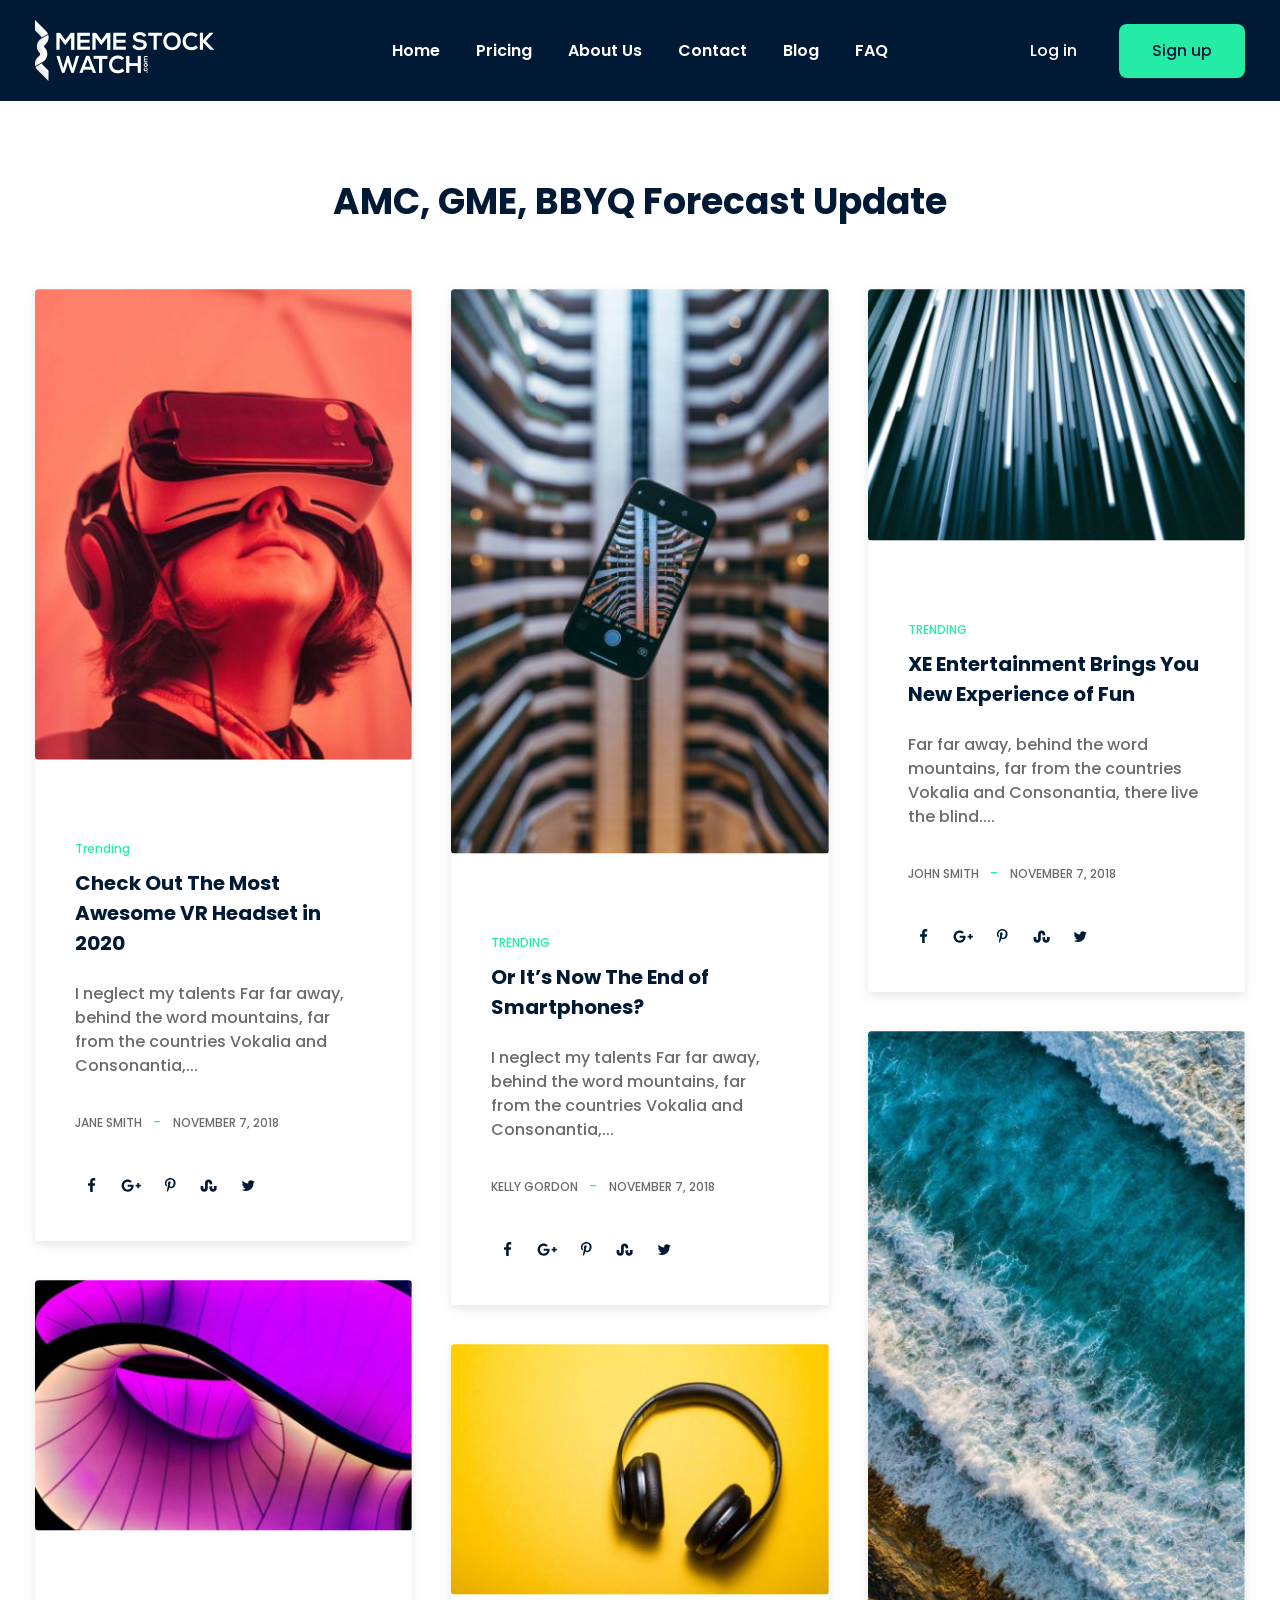
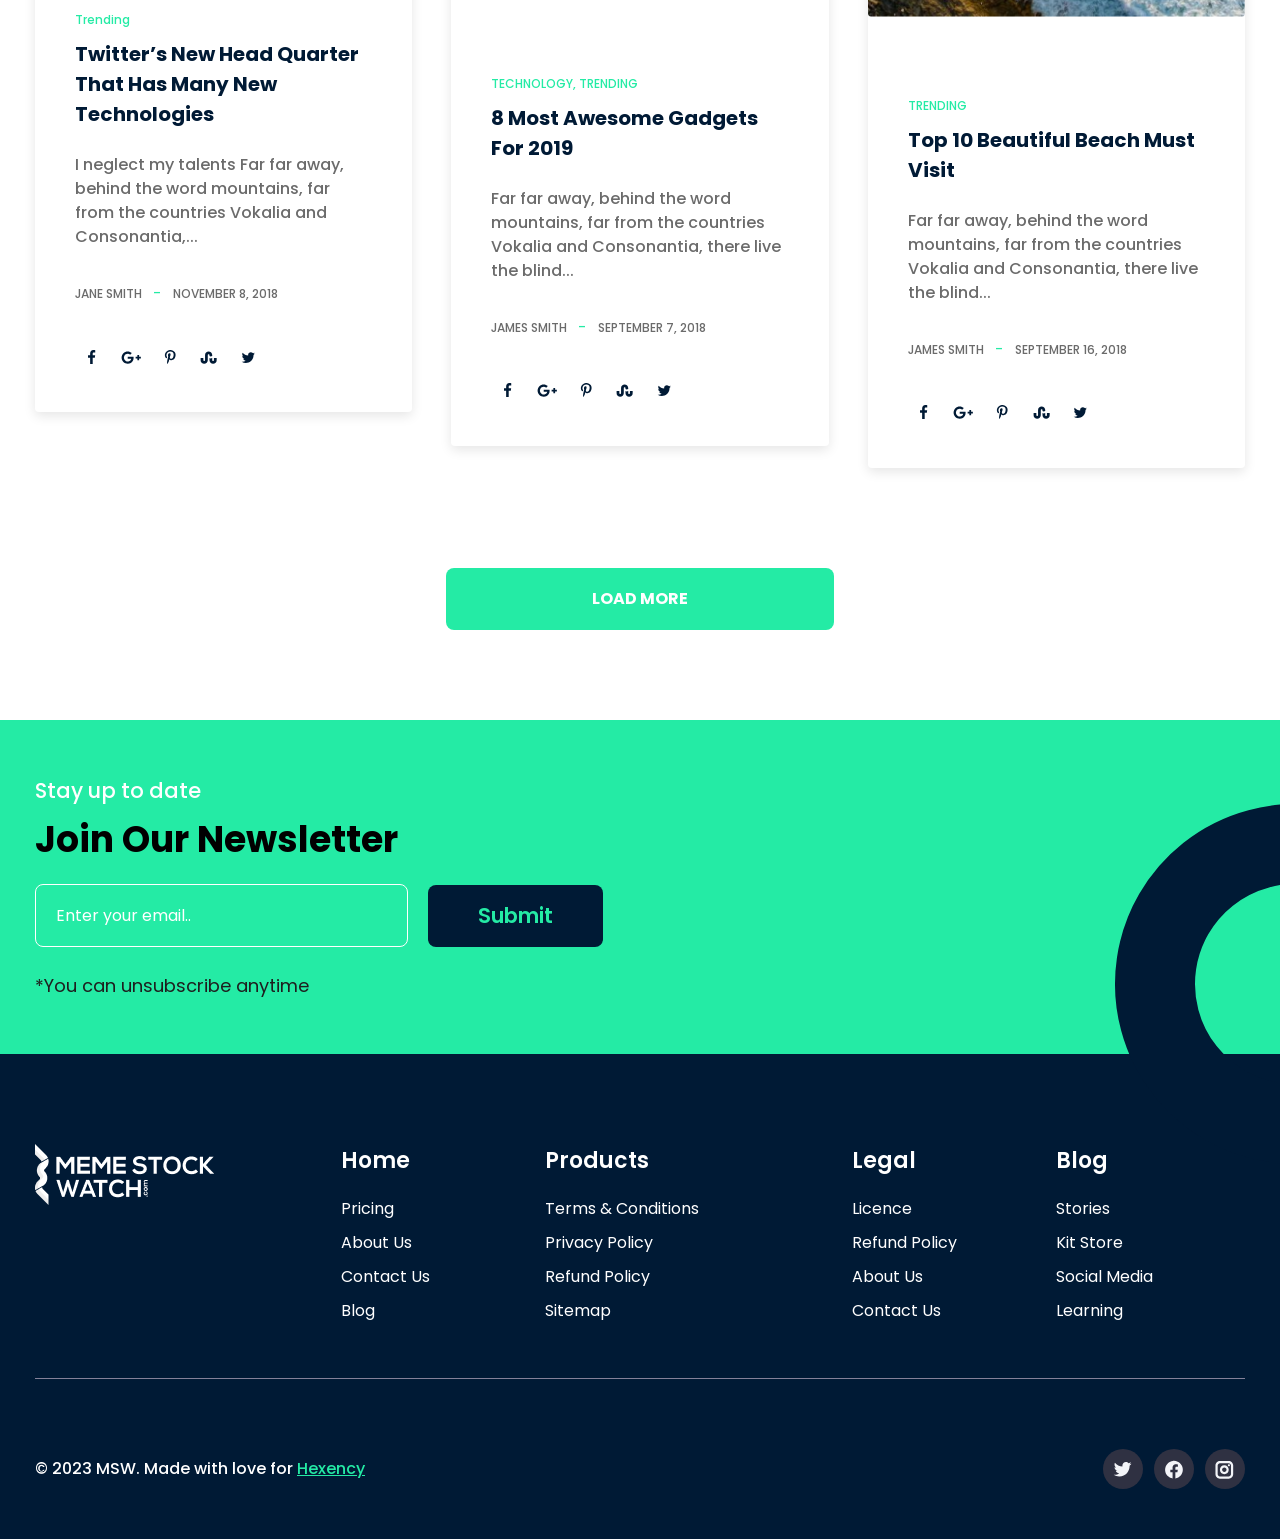
==== commit 5aaa8acd: "Add Contact" ====
--- a/blog.html
+++ b/blog.html
@@ -419,13 +419,13 @@
   <footer class="footer-section sec-t-space bg-color3">
     <div class="container">
       <!----- Start row ----->
-      <div class="row">
+      <div class="row gx-4 gy-5 footer-row">
         <article class="col-lg-3">
           <a href="index.html">
             <img src="assets/images/logo/logo.png" alt="logo" class="img-fluid">
           </a>
         </article>
-        <article class="col-lg-2">
+        <article class="col-lg-2 col-md-3 col-6">
           <div class="f-content">
             <h3 class="f-content-title primary-font-600 size-5xl primary-color">Home</h3>
             <ul class="f-pages-menu">
@@ -444,7 +444,7 @@
             </ul>
           </div>
         </article>
-        <article class="col-lg-3">
+        <article class="col-lg-3 col-md-3 col-6">
           <div class="f-content">
             <h3 class="f-content-title primary-font-600 size-5xl primary-color">Products</h3>
             <ul class="f-pages-menu">
@@ -463,7 +463,7 @@
             </ul>
           </div>
         </article>
-        <article class="col-lg-2">
+        <article class="col-lg-2 col-md-3 col-6">
           <div class="f-content">
             <h3 class="f-content-title primary-font-600 size-5xl primary-color">Legal</h3>
             <ul class="f-pages-menu">
@@ -482,7 +482,7 @@
             </ul>
           </div>
         </article>
-        <article class="col-lg-2">
+        <article class="col-lg-2 col-md-3 col-6">
           <div class="f-content">
             <h3 class="f-content-title primary-font-600 size-5xl primary-color">Blog</h3>
             <ul class="f-pages-menu">
@@ -504,14 +504,14 @@
       </div>
       <!------ End row ------>
       <div class="footer-bottom">
-        <div class="row">
-          <article class="col-md-8">
+        <div class="row g-4 gy-5 footer-bottom-row align-items-center">
+          <article class="col-sm-7">
             <div class="f-copyright">
               <p class="primary-font-500 size-xl primary-color">&copy; 2023 MSW. Made with love for <a href="#"
                   class="text-color3"><ins>Hexency</ins></a></p>
             </div>
           </article>
-          <article class="col-md-4">
+          <article class="col-sm-5">
             <ul class="f-social d-flex align-items-center justify-content-end">
               <li class="f-social-item">
                 <a href="#" class="f-social-link d-flex align-items-center justify-content-center bg-color4">
--- a/assets/fonts/fonts.css
+++ b/assets/fonts/fonts.css
@@ -38,3 +38,25 @@
     font-display: swap;
 }
 
+@font-face {
+    font-family: 'PT Serif 400';
+    src: url('PTSerif-Regular.woff2') format('woff2'),
+        url('PTSerif-Regular.woff') format('woff'),
+        url('PTSerif-Regular.ttf') format('truetype');
+    font-weight: normal;
+    font-style: normal;
+    font-display: swap;
+}
+
+@font-face {
+    font-family: 'PT Serif 700';
+    src: url('PTSerif-Bold.woff2') format('woff2'),
+        url('PTSerif-Bold.woff') format('woff'),
+        url('PTSerif-Bold.ttf') format('truetype');
+    font-weight: bold;
+    font-style: normal;
+    font-display: swap;
+}
+
+
+
--- a/assets/css/style.css
+++ b/assets/css/style.css
@@ -9,6 +9,8 @@
   --primary-font-600: "Poppins 600";
   --primary-font-500: "Poppins 500";
   --primary-font-400: "Poppins 400";
+  --secondary-font-700: "PT Serif 700";
+  --secondary-font-400: "PT Serif 400";
   /*________ Font Size ________*/
   --size-13xl: 6.4rem;
   --size-12xl: 5.6rem;
@@ -57,6 +59,8 @@
   --text-color10: #E54322;
   --text-color11: rgba(8, 48, 56, 0.5);
   --text-color12: #6B6B6B;
+  --text-color13: #0D4C92;
+  --text-color14: #D7D7D7;
   /*_________ BG Color _________*/
   --body-bg: #001A35;
   --primary-bg: #ffffff;
@@ -71,8 +75,14 @@
   --border-1: #ffffff;
   --border-2: #001A35;
   --border-3: #24EBA5;
-}
-
+  --border-4: #D7D7D7;
+}
+
+@media only screen and (max-width: 1199px) {
+  :root {
+    --size-xl: 1.4rem;
+  }
+}
 html {
   font-size: 62.5%;
   -webkit-font-smoothing: antialiased;
@@ -88,6 +98,7 @@
   color: var(--primary-color);
   background-color: var(--body-bg);
   line-height: 1.5;
+  overflow-x: hidden;
 }
 
 /* 
@@ -171,6 +182,14 @@
   font-family: var(--primary-font-400);
 }
 
+.secondary-font-700 {
+  font-family: var(--secondary-font-700);
+}
+
+.secondary-font-400 {
+  font-family: var(--secondary-font-400);
+}
+
 /* 
 ==================================
 Font Size
@@ -213,6 +232,10 @@
   line-height: 1.233;
 }
 
+.l-h-9xl-52 {
+  line-height: 1.666;
+}
+
 .size-8xl {
   font-size: var(--size-8xl);
   line-height: 1.5;
@@ -333,6 +356,14 @@
   color: var(--text-color12);
 }
 
+.text-color13 {
+  color: var(--text-color13);
+}
+
+.text-color14 {
+  color: var(--text-color14);
+}
+
 /* 
 ==================================
 BG Color 
@@ -397,6 +428,10 @@
 
 .rounded-8 {
   border-radius: 0.8rem;
+}
+
+.rounded-4 {
+  border-radius: 0.4;
 }
 
 .t-linear {
@@ -870,6 +905,11 @@
 }
 
 /*------ Footer CSS ------*/
+@media only screen and (max-width: 400px) {
+  .footer-row > * {
+    width: 100%;
+  }
+}
 .f-content .f-content-title {
   margin-bottom: 2rem;
 }
@@ -889,7 +929,25 @@
   margin-top: 5.5rem;
   padding: 7rem 0 5rem;
 }
-
+@media only screen and (max-width: 670px) {
+  .footer-bottom {
+    padding: 4rem 0;
+  }
+}
+@media only screen and (max-width: 670px) {
+  .footer-bottom .footer-bottom-row > * {
+    width: 100%;
+  }
+  .footer-bottom .footer-bottom-row .f-copyright {
+    text-align: center;
+  }
+}
+
+@media only screen and (max-width: 670px) {
+  .f-social {
+    justify-content: center !important;
+  }
+}
 .f-social .f-social-item:not(:last-child) {
   margin-right: 1.1rem;
 }
@@ -1082,6 +1140,47 @@
   height: 2rem;
 }
 
+/******* Contact Section *******/
+.h-contact-section {
+  padding: 15rem 0;
+  background: linear-gradient(180deg, #001A35 0%, rgba(0, 26, 53, 0.66) 49.49%, #001A35 94.51%), url("../images/contact/contact-bg.jpg") no-repeat top/cover;
+}
+
+.h-contact-title {
+  margin: 3.5rem 0;
+}
+
+.h-contact-form {
+  padding: 8rem 6rem;
+}
+.h-contact-form .h-contact-input {
+  font-family: var(--primary-font-400);
+  font-size: var(--size-xl);
+  color: var(--secondary-color);
+  height: 7rem;
+  border: 0.1rem solid var(--border-3);
+  width: 100%;
+  padding: 2rem;
+}
+.h-contact-form .h-contact-input:not(:last-child) {
+  margin-bottom: 2rem;
+}
+.h-contact-form .h-contact-input::placeholder {
+  color: var(--text-color12);
+}
+.h-contact-form .h-contact-input:focus {
+  border-color: var(--border-2);
+}
+.h-contact-form .h-contact-message {
+  height: 12rem;
+}
+.h-contact-form .h-contact-btn {
+  padding: 1.5rem;
+}
+.h-contact-form .h-contact-btn:hover {
+  background-color: var(--bg-color3);
+}
+
 /* 
 =================================================
 Blog Page Style CSS
@@ -1130,7 +1229,17 @@
   padding: 0 4rem 4rem;
 }
 .blog .blog-footer .blog-footer-item:not(:last-child) {
-  margin-right: 2.5rem;
+  margin-right: 0.6rem;
+}
+.blog .blog-footer .blog-footer-item .blog-footer-link {
+  width: 3.3rem;
+  height: 3.3rem;
+  text-align: center;
+  line-height: 3.3rem;
+  border-radius: 50%;
+}
+.blog .blog-footer .blog-footer-item .blog-footer-link:hover {
+  background-color: var(--secondary-bg);
 }
 
 .blog-btn-wrap {
@@ -1142,6 +1251,155 @@
   padding: 1.9rem;
 }
 .blog-btn-wrap .blog-btn:hover {
+  background-color: var(--bg-color3);
+}
+
+/* 
+=================================================
+Single Blog Page Style CSS
+=================================================
+*/
+.mb-80 {
+  margin-bottom: 8rem;
+}
+
+.mb-40 {
+  margin-bottom: 4rem;
+}
+
+.mb-44 {
+  margin-bottom: 4.4rem;
+}
+
+.mb-27 {
+  margin-bottom: 2.7rem;
+}
+
+.update-bold-normal {
+  padding-left: 3rem;
+}
+
+.single-blog-wrap {
+  width: 100%;
+  max-width: 99.4rem;
+  margin-left: auto;
+  margin-right: auto;
+}
+
+.single-blog-section {
+  padding: 18rem 0 13rem;
+}
+
+.update-list-1 {
+  margin: 2rem 0 4.5rem;
+  gap: 1.8rem;
+}
+
+.update-list-2 {
+  margin: 6.9rem 0 5rem;
+  gap: 1.9rem;
+}
+
+.traveling-img-row {
+  display: grid;
+  grid-template-columns: repeat(5, 1fr);
+  gap: 1.8rem;
+}
+.traveling-img-row .traveling-img-wrap {
+  overflow: hidden;
+  border-radius: 0.4rem;
+}
+.traveling-img-row .traveling-img-wrap img:hover {
+  transform: scale(1.1);
+}
+
+.single-blog-testimonial {
+  gap: 3.5rem;
+}
+
+.single-blog-ifarme-wrap .single-blog-ifarme {
+  width: 100%;
+  height: 56.4rem;
+}
+
+.single-blog-social .single-blog-social-item:not(:last-child) {
+  margin-right: 4rem;
+}
+
+.related-post {
+  overflow: hidden;
+}
+.related-post:hover .related-post-img {
+  transform: scale(1.1);
+}
+.related-post .related-post-img-wrap {
+  overflow: hidden;
+  margin-bottom: 3rem;
+}
+.related-post .related-post-img-wrap .related-post-category {
+  padding: 0.6rem 1.8rem;
+  position: absolute;
+  left: 0;
+  bottom: 0;
+}
+.related-post .related-post-link:hover {
+  color: var(--text-color3);
+}
+.related-post .update-list-4 {
+  margin-top: 1.5rem;
+  gap: 1.5rem;
+}
+
+.update-list-3 {
+  margin-top: 3.5rem;
+  gap: 3rem;
+}
+
+.related-post-row {
+  --bs-gutter-x: 5rem;
+  --bs-gutter-y: 5rem;
+}
+
+.post-comment-wrap {
+  gap: 4rem;
+}
+.post-comment-wrap .post-comment-user {
+  width: 10.5rem;
+  height: 10.5rem;
+}
+.post-comment-wrap .post-comment-content {
+  flex-grow: 1;
+}
+.post-comment-wrap .post-comment-content .post-comment-date {
+  margin: 1.5rem 0 3.5rem;
+}
+
+.post-comment-box .post-comment-input {
+  height: 7.6rem;
+  border: 0.1rem solid var(--border-4);
+  padding: 2.6rem 1.5rem 2.6rem 3rem;
+  font-family: var(--primary-font-500);
+  font-size: var(--size-2xl);
+  color: var(--secondary-color);
+}
+.post-comment-box .post-comment-input::placeholder {
+  color: var(--text-color12);
+}
+.post-comment-box .post-comment-input:focus {
+  border-color: var(--border-2);
+}
+.post-comment-box .post-comment-message {
+  height: 24rem;
+}
+.post-comment-box .form-check .form-check-input,
+.post-comment-box .form-check .form-check-label {
+  cursor: pointer;
+}
+.post-comment-box .post-comment-btn {
+  margin-top: 5rem;
+  padding: 1.9rem 4rem;
+}
+.post-comment-box .post-comment-btn:hover {
   background-color: var(--bg-color3);
 }
 
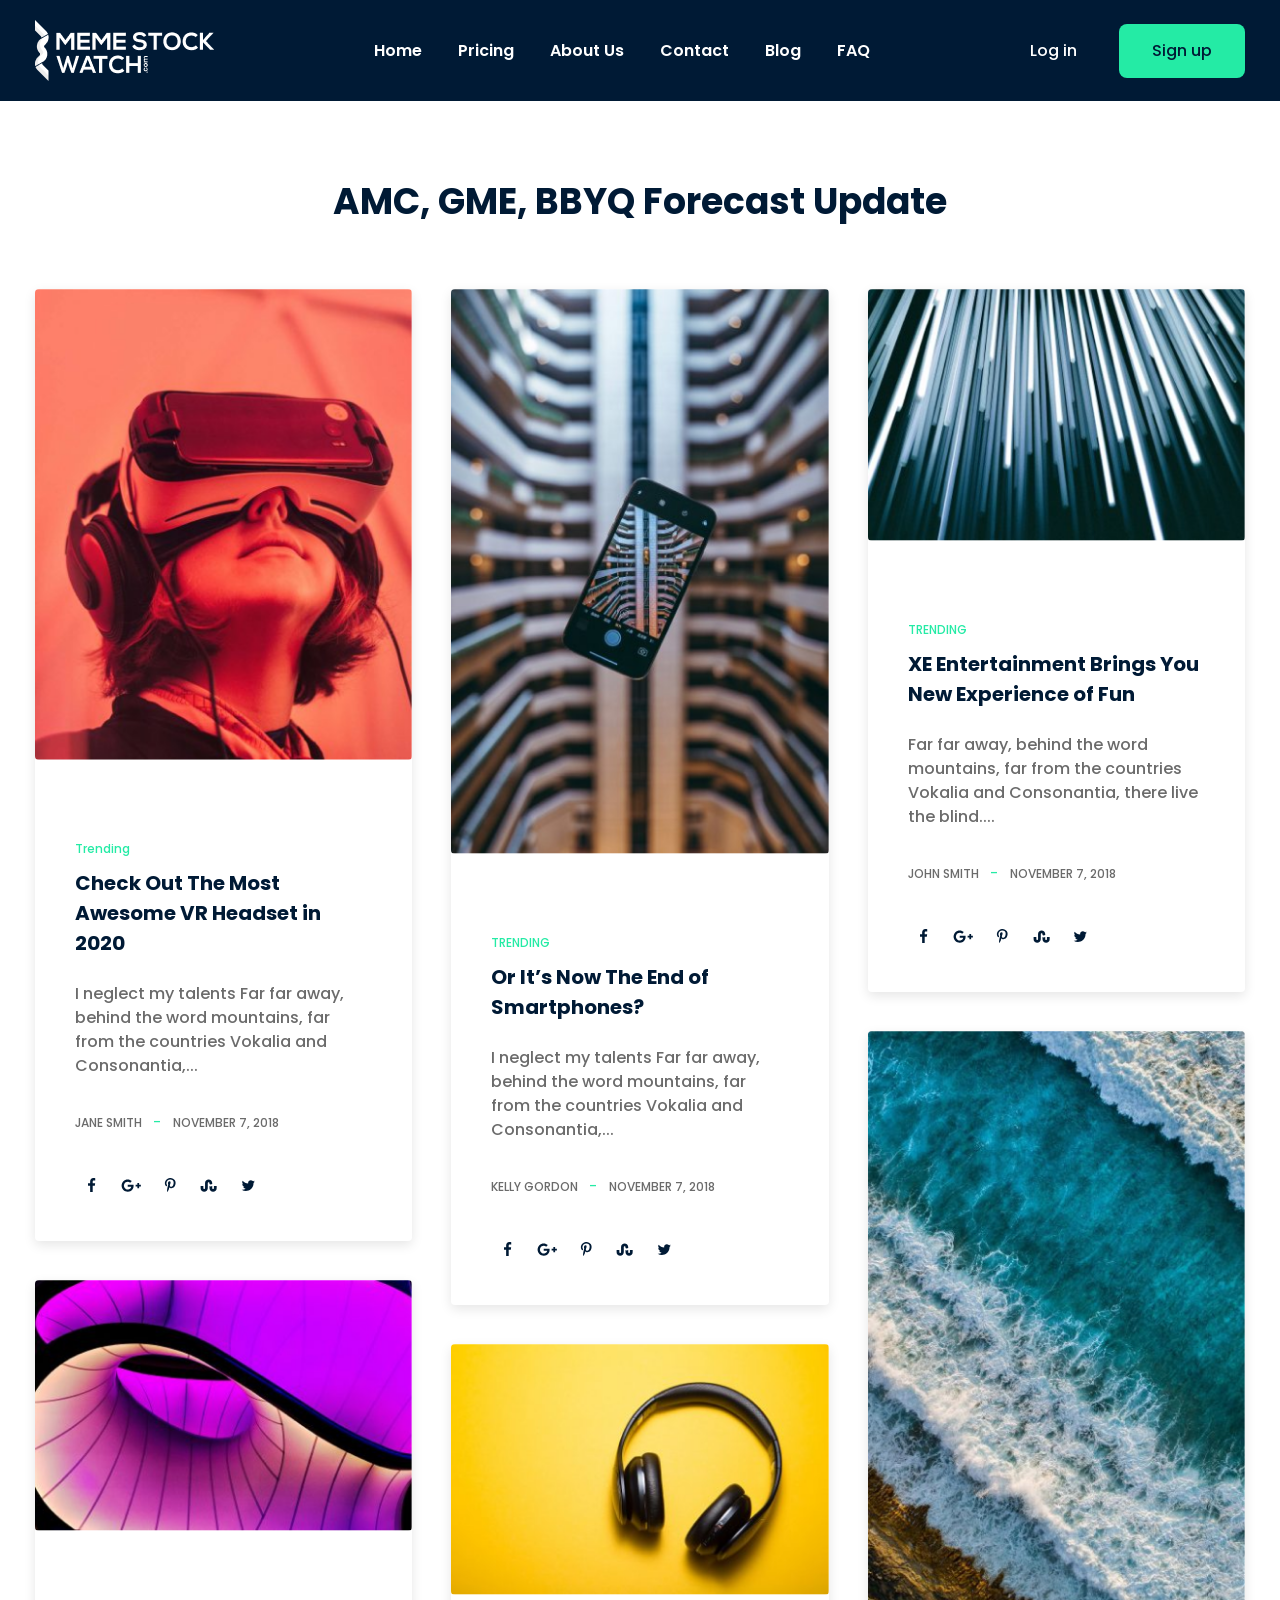
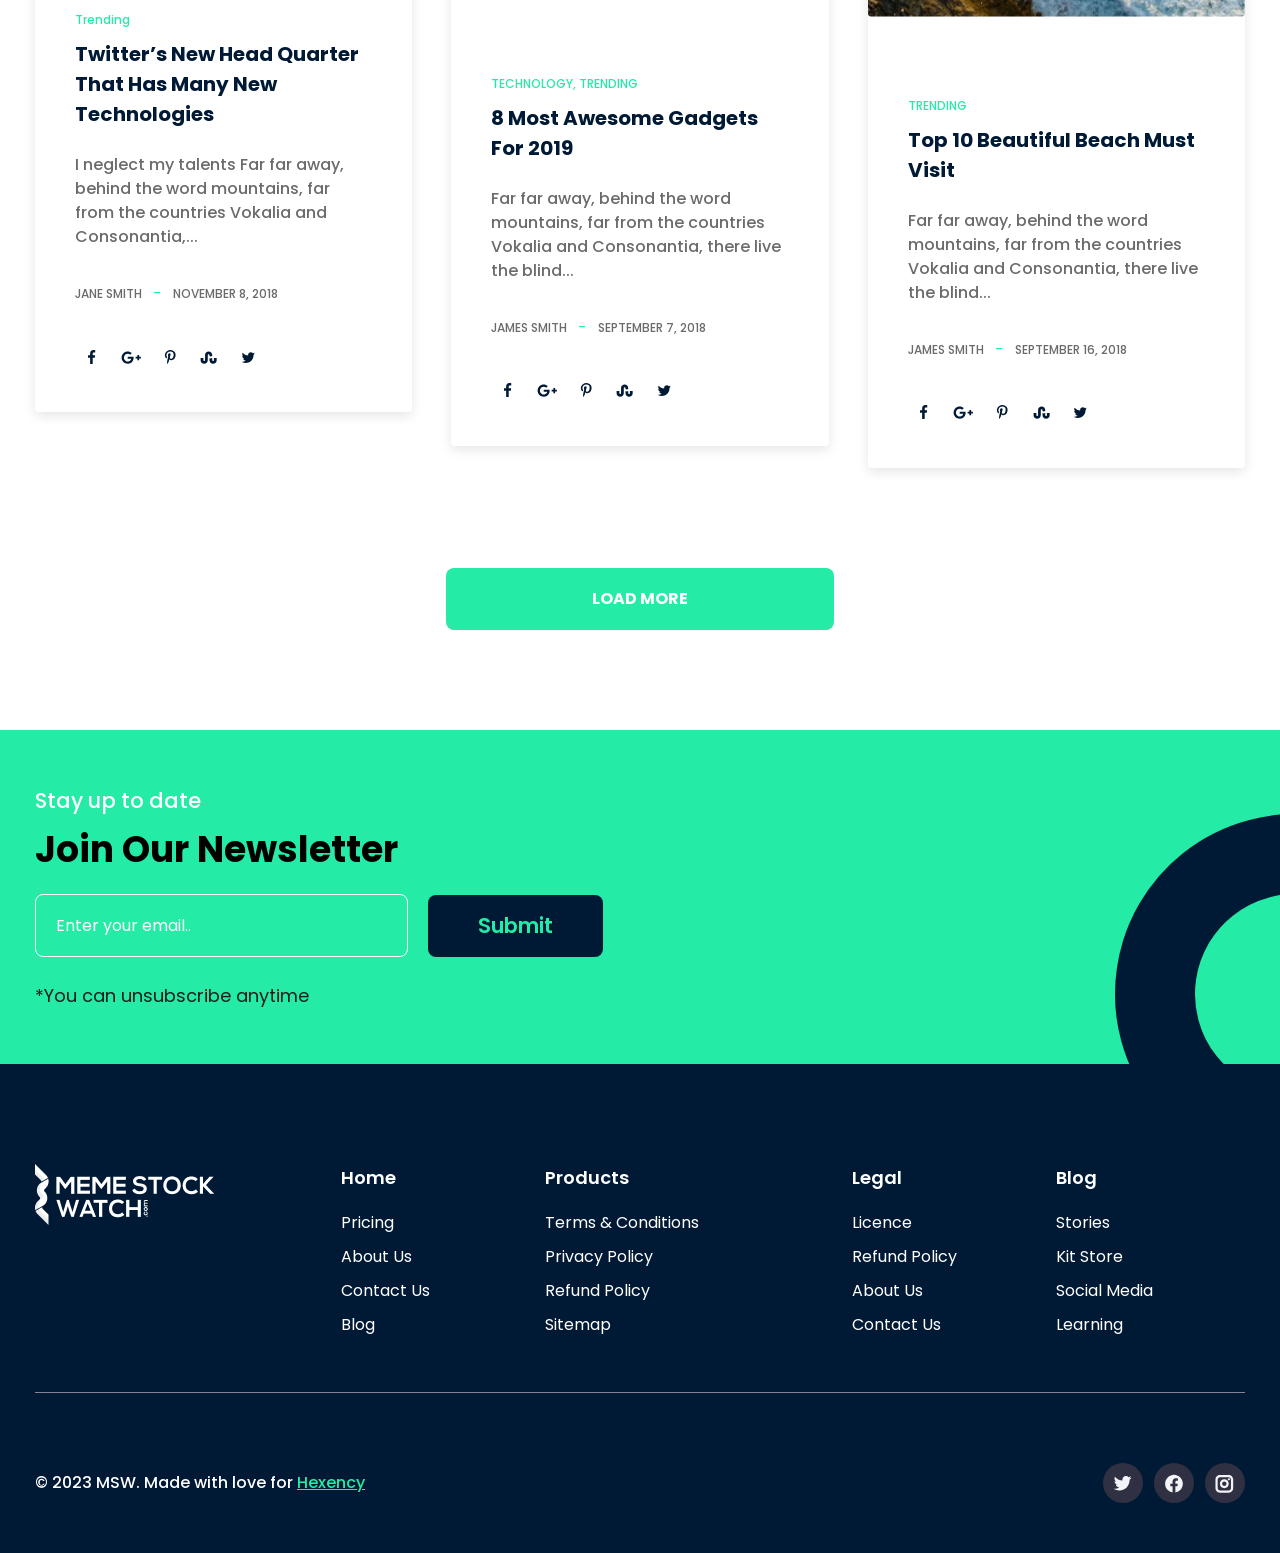
==== commit 6f000b20: "Responsive" ====
--- a/blog.html
+++ b/blog.html
@@ -41,20 +41,19 @@
 	  =====================================================
 	-->
   <header class="sticky-header bg-color3">
-    <div class="sidebar-overlay"></div>
     <nav class="container">
       <div class="row align-items-center">
         <!-- ******** Header Logo ******** -->
-        <div class="col-xl-3">
-          <a href="blog.html" class="header-logo d-block">
+        <div class="col-xl-3 col-lg-2 col-sm-6 col-9">
+          <a href="index.html" class="header-logo d-block">
             <img src="assets/images/logo/logo.png" alt="logo" class="img-fluid">
           </a>
         </div>
-        <div class="col-xl-6">
+        <div class="col-xl-6 col-lg-7" id="sidebar">
           <!-- ******** Main Menu ******** -->
-          <div class="main-menu d-flex align-items-center justify-content-center">
-            <!-- ***** Pages Menu Item ***** -->
-            <ul class="menu d-flex align-items-center">
+          <div class="main-menu sidebar-menu d-flex align-items-center justify-content-lg-center">
+            <img src="assets/images/icons/closed.svg" alt="closed" class="sidebar-closed-icon d-inline-block d-lg-none">
+            <ul class="menu d-lg-flex align-items-center justify-content-center">
               <li class="menu-item">
                 <a href="index.html" class="menu-link primary-font-600 size-xl primary-color text-capitalize">Home</a>
               </li>
@@ -73,12 +72,18 @@
                 <a href="blog.html" class="menu-link primary-font-600 size-xl primary-color text-capitalize">Blog</a>
               </li>
               <li class="menu-item">
-                <a href="#" class="menu-link primary-font-600 size-xl primary-color text-capitalize">FAQ</a>
+                <a href="#faq" class="menu-link primary-font-600 size-xl primary-color text-capitalize">FAQ</a>
+              </li>
+              <li class="menu-item menu-btn-item menu-btn-item-1 d-block d-lg-none">
+                <a href="#" class="menu-btn-link primary-font-500 size-xl primary-color rounded-8">Log in</a>
+              </li>
+              <li class="menu-item menu-btn-item menu-btn-item-2 d-block d-lg-none">
+                <a href="#" class="menu-btn-link bg-btn">Sign up</a>
               </li>
             </ul>
           </div>
         </div>
-        <div class="col-xl-3">
+        <div class="col-lg-3 d-none d-lg-block">
           <!-- ***** Header Button ***** -->
           <ul class="menu-btn menu d-flex align-items-center justify-content-end">
             <li class="menu-btn-item menu-btn-item-1">
@@ -88,6 +93,13 @@
               <a href="#" class="menu-btn-link bg-btn">Sign up</a>
             </li>
           </ul>
+        </div>
+        <div class="col-sm-6 col-3 d-block d-lg-none">
+          <div class="sidebar-toggler">
+            <div class="sidebar-toggler-line"></div>
+            <div class="sidebar-toggler-line"></div>
+            <div class="sidebar-toggler-line"></div>
+          </div>
         </div>
       </div>
     </nav>
@@ -566,10 +578,12 @@
 	  Back To Top Btn
 	  ------------------------------------------------
 	-->
-  <button type="button" id="scroll-up-btn" title="Go to top"
-    class="d-flex align-items-center justify-content-center rounded">
-    <img src="assets/images/icons/arrow-up.svg" alt="arrow-up" />
-  </button>
+  <div class="scroll-up-btn" title="Go to top">
+    <img src="assets/images/icons/arrow-up.svg" class="arrow-up" alt="arrow-up" />
+    <svg class="progress-circle svg-content" width="100%" height="100%" viewBox="-1 -1 102 102">
+      <path d="M50,1 a49,49 0 0,1 0,98 a49,49 0 0,1 0,-98" />
+    </svg>
+  </div>
   <!-- 
 	  ------------------------------------------------
 	  Back To Top Btn
@@ -582,6 +596,7 @@
   <script src="assets/js/bootstrap.min.js"></script>
   <script src="assets/js/main.js"></script>
   <script src="assets/js/script.js"></script>
+  <script src="assets/js/backToTop.js"></script>
 </body>
 
 </html>
--- a/assets/css/style.css
+++ b/assets/css/style.css
@@ -48,39 +48,72 @@
   */
   /*________ Text Color ________*/
   --primary-color: #ffffff;
-  --secondary-color: #001A35;
-  --text-color3: #24EBA5;
+  --secondary-color: #001a35;
+  --text-color3: #24eba5;
   --text-color4: #000000;
   --text-color5: #083038;
-  --text-color6: #231D4F;
+  --text-color6: #231d4f;
   --text-color7: #848199;
-  --text-color8: #1E1E1E;
-  --text-color9: #B1B1B5;
-  --text-color10: #E54322;
+  --text-color8: #1e1e1e;
+  --text-color9: #b1b1b5;
+  --text-color10: #e54322;
   --text-color11: rgba(8, 48, 56, 0.5);
-  --text-color12: #6B6B6B;
-  --text-color13: #0D4C92;
-  --text-color14: #D7D7D7;
+  --text-color12: #6b6b6b;
+  --text-color13: #0d4c92;
+  --text-color14: #d7d7d7;
+  --text-color15: #697386;
+  --text-color16: #8792a2;
   /*_________ BG Color _________*/
-  --body-bg: #001A35;
+  --body-bg: #001a35;
   --primary-bg: #ffffff;
-  --secondary-bg: #24EBA5;
-  --bg-color3: #001A35;
-  --bg-color4: #2F3142;
-  --bg-color5: #002C5A;
-  --bg-color6: #0D4C92;
-  --bg-color7: #5865F2;
-  --bg-color8: #6C79FF;
+  --secondary-bg: #24eba5;
+  --bg-color3: #001a35;
+  --bg-color4: #2f3142;
+  --bg-color5: #002c5a;
+  --bg-color6: #0d4c92;
+  --bg-color7: #5865f2;
+  --bg-color8: #6c79ff;
   /*_________ Border Color _________*/
   --border-1: #ffffff;
-  --border-2: #001A35;
-  --border-3: #24EBA5;
-  --border-4: #D7D7D7;
-}
-
+  --border-2: #001a35;
+  --border-3: #24eba5;
+  --border-4: #d7d7d7;
+  --border-5: rgba(60, 66, 87, 0.12);
+}
+
+@media only screen and (max-width: 1399px) {
+  :root {
+    --size-12xl: 5rem;
+    --size-7xl: 2.2rem;
+    --size-6xl: 2rem;
+    --size-5xl: 1.8rem;
+  }
+}
 @media only screen and (max-width: 1199px) {
   :root {
+    --size-12xl: 4.3rem;
+    --size-11xl: 3rem;
+    --size-8xl: 2.2rem;
+    --size-7xl: 2rem;
+    --size-6xl: 1.8rem;
+    --size-5xl: 1.6rem;
+    --size-4xl: 1.8rem;
+    --size-2xl: 1.6rem;
     --size-xl: 1.4rem;
+  }
+}
+@media only screen and (max-width: 767px) {
+  :root {
+    --size-12xl: 3.5rem;
+    --size-7xl: 1.8rem;
+    --size-3xl: 1.8rem;
+  }
+}
+@media only screen and (max-width: 575px) {
+  :root {
+    --size-12xl: 3rem;
+    --size-7xl: 1.6rem;
+    --size-4xl: 1.7rem;
   }
 }
 html {
@@ -364,6 +397,14 @@
   color: var(--text-color14);
 }
 
+.text-color15 {
+  color: var(--text-color15);
+}
+
+.text-color16 {
+  color: var(--text-color15);
+}
+
 /* 
 ==================================
 BG Color 
@@ -407,15 +448,30 @@
 ==================================
 */
 .sec-y-space {
-  padding: 9rem 0;
+  padding: 10rem 0;
+}
+@media only screen and (max-width: 575px) {
+  .sec-y-space {
+    padding: 8rem 0;
+  }
 }
 
 .sec-t-space {
-  padding-top: 9rem;
+  padding-top: 10rem;
+}
+@media only screen and (max-width: 575px) {
+  .sec-t-space {
+    padding-top: 8rem;
+  }
 }
 
 .sec-b-space {
-  padding-bottom: 9rem;
+  padding-bottom: 10rem;
+}
+@media only screen and (max-width: 575px) {
+  .sec-b-space {
+    padding-bottom: 8rem;
+  }
 }
 
 .rounded-18 {
@@ -538,6 +594,18 @@
   border-radius: 0.8rem;
   padding: 1.4rem 3.2rem;
 }
+@media only screen and (max-width: 1199px) {
+  .border-btn,
+  .bg-btn {
+    padding: 1.4rem 2rem;
+  }
+}
+@media only screen and (max-width: 991px) {
+  .border-btn,
+  .bg-btn {
+    padding: 1.1rem 2.5rem;
+  }
+}
 
 .border-btn {
   color: var(--primary-color);
@@ -560,15 +628,46 @@
   background-color: transparent;
 }
 
-#scroll-up-btn {
+.scroll-up-btn {
+  position: relative;
+  position: fixed;
+  right: 3rem;
+  bottom: 3rem;
+  height: 4.6rem;
+  width: 4.6rem;
+  cursor: pointer;
+  display: block;
+  border-radius: 50%;
+  box-shadow: inset 0 0 0 3px rgba(95, 58, 252, 0.4);
+  z-index: 9999;
   opacity: 0;
-  position: fixed;
-  bottom: 3rem;
-  right: 3rem;
-  z-index: 999;
-  background-color: var(--secondary-bg);
-  width: 3.5rem;
-  height: 3.5rem;
+  visibility: hidden;
+  transform: translateY(1.5rem);
+  -webkit-transition: all 200ms linear;
+  transition: all 200ms linear;
+}
+.scroll-up-btn.active-progress {
+  opacity: 1;
+  visibility: visible;
+  transform: translateY(0);
+}
+.scroll-up-btn .arrow-up {
+  position: absolute;
+  top: 0;
+  left: 0;
+  right: 0;
+  bottom: 0;
+  margin: auto;
+}
+.scroll-up-btn svg path {
+  fill: none;
+}
+.scroll-up-btn svg.progress-circle path {
+  stroke: #ee2852;
+  stroke-width: 5;
+  box-sizing: border-box;
+  -webkit-transition: all 200ms linear;
+  transition: all 200ms linear;
 }
 
 /* 
@@ -584,26 +683,129 @@
   left: 0;
   padding: 2rem 0;
 }
-
-.main-menu .menu:not(:last-child) {
-  margin-right: 9rem;
+@media only screen and (max-width: 991px) {
+  .sticky-header {
+    padding: 1rem 0;
+  }
+}
+
+.main-menu .sidebar-closed-icon {
+  cursor: pointer;
+  position: absolute;
+  top: 2rem;
+  right: 2rem;
 }
 .main-menu .menu .menu-item:not(:last-child) {
   margin-right: 3.6rem;
 }
+@media only screen and (max-width: 991px) {
+  .main-menu .menu .menu-item:not(:last-child) {
+    margin-right: 0;
+    margin-bottom: 1.8rem;
+  }
+}
 .main-menu .menu .menu-item .menu-link:hover {
   color: var(--text-color3);
 }
+@media only screen and (max-width: 991px) {
+  .main-menu .contact-menu .menu-item .menu-link {
+    color: var(--primary-color);
+  }
+}
 
 .menu-btn .menu-btn-item:not(:last-child) {
   margin-right: 1rem;
 }
-.menu-btn .menu-btn-item-1 .menu-btn-link {
+
+.menu-btn-item-1 .menu-btn-link {
   padding: 1.4rem 3.2rem;
 }
-.menu-btn .menu-btn-item-1 .menu-btn-link:hover {
+@media only screen and (max-width: 1199px) {
+  .menu-btn-item-1 .menu-btn-link {
+    padding: 1.4rem 2rem;
+  }
+}
+@media only screen and (max-width: 991px) {
+  .menu-btn-item-1 .menu-btn-link {
+    border: 0.1rem solid var(--border-3);
+    padding: 1.1rem 2.5rem;
+  }
+}
+.menu-btn-item-1 .menu-btn-link:hover {
   color: var(--secondary-color);
   background-color: var(--secondary-bg);
+}
+
+@media only screen and (max-width: 991px) {
+  #sidebar {
+    position: relative;
+    position: fixed;
+    top: 0;
+    left: 0;
+    z-index: 99999;
+    width: 100%;
+    height: 100%;
+    overflow-x: hidden;
+    overflow-y: auto;
+    pointer-events: none;
+    opacity: 0;
+    visibility: hidden;
+    background-color: rgba(0, 0, 0, 0.9);
+    transform: translateX(-100%);
+    transition: opacity 0.3s ease, visibility 0.2s ease, transform 0.4s linear;
+    overflow-x: hidden;
+    overflow-y: scroll;
+    /* hide scrollbar but allow scrolling */
+    -ms-overflow-style: none; /* IE and Edge */
+    scrollbar-width: none; /* Firefox */
+  }
+  #sidebar::-webkit-scrollbar {
+    display: none; /* for Chrome, Safari, and Opera */
+  }
+  #sidebar.show {
+    pointer-events: all;
+    opacity: 1;
+    visibility: visible;
+    transform: translateX(0);
+  }
+  .sidebar-menu {
+    position: relative;
+    position: fixed;
+    top: 0;
+    left: 0;
+    z-index: 99999;
+    padding: 2rem;
+    min-width: 32rem;
+    height: 100%;
+    background-color: var(--bg-color3);
+    overflow-x: hidden;
+    overflow-y: scroll;
+    /* hide scrollbar but allow scrolling */
+    -ms-overflow-style: none; /* IE and Edge */
+    scrollbar-width: none; /* Firefox */
+  }
+  .sidebar-menu::-webkit-scrollbar {
+    display: none; /* for Chrome, Safari, and Opera */
+  }
+}
+@media only screen and (max-width: 991px) and (max-width: 375px) {
+  .sidebar-menu {
+    min-width: 30rem;
+  }
+}
+.sidebar-toggler {
+  cursor: pointer;
+  width: 3.5rem;
+  margin-left: auto;
+}
+.sidebar-toggler .sidebar-toggler-line {
+  height: 0.2rem;
+  background-color: var(--primary-bg);
+  margin: 0.7rem 0;
+}
+
+.contact-sidebar-toggler .sidebar-toggler-line {
+  background-color: var(--bg-color3);
 }
 
 /*** Contac Header ****/
@@ -653,48 +855,32 @@
 .pricing-sec {
   padding-top: 30rem;
 }
-
-.pricing-title .pricing-title-md::after {
-  content: "";
-  position: absolute;
-  bottom: -6rem;
-  right: 3.4rem;
-  width: 5.5rem;
-  height: 5.1rem;
-  background: url("../images/pricing/arrow-left.png") no-repeat top/5.5rem 5.1rem;
+@media only screen and (max-width: 1399px) {
+  .pricing-sec {
+    padding-top: 23rem;
+  }
+}
+@media only screen and (max-width: 1199px) {
+  .pricing-sec {
+    padding-top: 22rem;
+  }
 }
 @media only screen and (max-width: 991px) {
-  .pricing-title .pricing-title-md::after {
-    bottom: -5rem;
-  }
-}
-@media only screen and (max-width: 767px) {
-  .pricing-title .pricing-title-md::after {
-    right: 3rem;
+  .pricing-sec {
+    padding-top: 18rem;
   }
 }
 @media only screen and (max-width: 575px) {
-  .pricing-title .pricing-title-md::after {
-    right: 2.5rem;
-  }
-}
-@media only screen and (max-width: 991px) {
-  .pricing-title .pricing-title-lg {
-    font-size: 4.5rem;
-  }
-  .pricing-title .pricing-title-md {
-    font-size: 2rem;
-  }
-}
-@media only screen and (max-width: 767px) {
-  .pricing-title .pricing-title-lg {
-    font-size: 3.5rem;
-  }
-  .pricing-title .pricing-title-md {
-    font-size: 2rem;
-  }
-}
-@media only screen and (max-width: 425px) {
+  .pricing-sec {
+    padding-top: 16rem;
+  }
+}
+
+.pricing-title {
+  width: 100%;
+  max-width: 82rem;
+}
+@media only screen and (max-width: 400px) {
   .pricing-title .pricing-title-lg {
     font-size: 3rem;
   }
@@ -706,6 +892,11 @@
 .pricing-tab {
   margin: 5.5rem 0;
   overflow: hidden;
+}
+@media only screen and (max-width: 575px) {
+  .pricing-tab {
+    margin: 4rem 0;
+  }
 }
 .pricing-tab .pricing-tablinks {
   padding: 1.2rem 2.5rem;
@@ -747,7 +938,7 @@
   }
 }
 .pricing-card {
-  padding: 3.6rem 3.6rem 4.6rem;
+  padding: 3.6rem 3rem 4.6rem;
   border-radius: 2.3rem;
   transition: all 0.4s linear;
 }
@@ -815,15 +1006,47 @@
 }
 
 .pricing-card-private .pricing-card-body .pricing-card-service {
-  margin-top: 3rem;
+  margin-top: 4rem;
+}
+@media only screen and (max-width: 1399px) {
+  .pricing-card-private .pricing-card-body .pricing-card-service {
+    margin-top: 3rem;
+  }
+}
+.pricing-card-private .pricing-card-body .pricing-card-service .pricing-card-service-item:not(:last-child) {
+  margin-bottom: 1.8rem;
+}
+@media only screen and (max-width: 1399px) {
+  .pricing-card-private .pricing-card-body .pricing-card-service .pricing-card-service-item:not(:last-child) {
+    margin-top: 1.4rem;
+  }
 }
 .pricing-card-private .pricing-card-footer {
-  margin-top: 7.8rem;
+  margin-top: 7rem;
+}
+@media only screen and (max-width: 1399px) {
+  .pricing-card-private .pricing-card-footer {
+    margin-top: 3.8rem;
+  }
 }
 
 /*------ FAQ CSS ------*/
+.faq-section {
+  padding-top: 4rem;
+}
+@media only screen and (max-width: 575px) {
+  .faq-section {
+    padding-top: 2rem;
+  }
+}
+
 .faq-title-wrap .faq-title {
   margin-bottom: 6.4rem;
+}
+@media only screen and (max-width: 575px) {
+  .faq-title-wrap .faq-title {
+    margin-bottom: 4rem;
+  }
 }
 
 .faq-row {
@@ -841,16 +1064,37 @@
   padding: 2.5rem 2.5rem 2.5rem;
   border-radius: 1.6rem !important;
 }
+@media only screen and (max-width: 1399px) {
+  .accordion-i .accordion-button {
+    font-size: 2.2rem;
+  }
+}
+@media only screen and (max-width: 1199px) {
+  .accordion-i .accordion-button {
+    font-size: 2rem;
+  }
+}
+@media only screen and (max-width: 575px) {
+  .accordion-i .accordion-button {
+    font-size: 1.8rem;
+    padding: 2rem;
+  }
+}
+@media only screen and (max-width: 400px) {
+  .accordion-i .accordion-button {
+    padding: 1.5rem;
+  }
+}
 .accordion-i .accordion-button:not(.collapsed) {
   background-color: transparent;
   box-shadow: 0 0 0 transparent;
 }
 .accordion-i .accordion-button::after {
   flex-shrink: 0;
-  width: 4.1rem;
-  height: 4.1rem;
+  width: 3.5rem;
+  height: 3.5rem;
   background-image: url("../images/icons/plus.svg");
-  background-size: 4.1rem;
+  background-size: 3.5rem;
 }
 .accordion-i .accordion-button:not(.collapsed)::after {
   background-image: url("../images/icons/minus.svg");
@@ -862,6 +1106,11 @@
 /*------ Newsletter CSS ------*/
 .newsletter-section {
   padding: 5.5rem 0;
+}
+@media only screen and (max-width: 575px) {
+  .newsletter-section {
+    padding: 7rem 0;
+  }
 }
 .newsletter-section .newsletter-circle {
   width: 36rem;
@@ -871,6 +1120,14 @@
   right: -19.5rem;
   bottom: -11rem;
   transform: rotate(120deg);
+  z-index: 1;
+}
+@media only screen and (max-width: 991px) {
+  .newsletter-section .newsletter-circle {
+    width: 33rem;
+    height: 33rem;
+    right: -22rem;
+  }
 }
 
 .newsletter-title-wrap .newsletter-title {
@@ -878,8 +1135,15 @@
 }
 
 .newsletter-form {
+  position: relative;
+  z-index: 11;
   gap: 2rem;
   margin: 1.7rem 0 2.6rem;
+}
+@media only screen and (max-width: 575px) {
+  .newsletter-form {
+    margin-top: 2.6rem;
+  }
 }
 .newsletter-form .newsletter-form-input {
   max-width: 37.3rem;
@@ -896,12 +1160,27 @@
 .newsletter-form .newsletter-form-input:focus {
   border-color: var(--border-2);
 }
+@media only screen and (max-width: 1199px) {
+  .newsletter-form .newsletter-form-input {
+    height: 5.8rem;
+  }
+}
+@media only screen and (max-width: 767px) {
+  .newsletter-form .newsletter-form-input {
+    height: 5.4rem;
+  }
+}
 .newsletter-form .newsletter-form-btn {
   padding: 1.5rem 5rem;
 }
 .newsletter-form .newsletter-form-btn:hover {
   background-color: var(--primary-bg);
   color: var(--secondary-color);
+}
+@media only screen and (max-width: 767px) {
+  .newsletter-form .newsletter-form-btn {
+    padding: 1.2rem 4rem;
+  }
 }
 
 /*------ Footer CSS ------*/
@@ -972,6 +1251,27 @@
 .hero-section {
   padding: 21.5rem 0 14.3rem;
 }
+@media only screen and (max-width: 991px) {
+  .hero-section {
+    padding: 19rem 0 14rem;
+  }
+  .hero-section .hero-row {
+    --bs-gutter-y: 10rem;
+  }
+}
+@media only screen and (max-width: 767px) {
+  .hero-section {
+    padding: 16rem 0 9rem;
+  }
+  .hero-section .hero-row {
+    --bs-gutter-y: 9rem;
+  }
+}
+@media only screen and (max-width: 375px) {
+  .hero-section {
+    padding: 15rem 0 8rem;
+  }
+}
 
 .hero-content .hero-desc {
   margin: 3.5rem 0 4.5rem;
@@ -1007,8 +1307,35 @@
   --bs-gutter-x: 6rem;
   --bs-gutter-y: 6rem;
 }
+@media only screen and (max-width: 1399px) {
+  .stock-forecasting-grid {
+    --bs-gutter-x: 4rem;
+    --bs-gutter-y: 4rem;
+  }
+}
+@media only screen and (max-width: 1199px) {
+  .stock-forecasting-grid {
+    --bs-gutter-x: 2rem;
+    --bs-gutter-y: 2rem;
+  }
+}
 .stock-forecasting-grid > * {
   width: 20%;
+}
+@media only screen and (max-width: 991px) {
+  .stock-forecasting-grid > * {
+    width: 33.33%;
+  }
+}
+@media only screen and (max-width: 575px) {
+  .stock-forecasting-grid > * {
+    width: 50%;
+  }
+}
+@media only screen and (max-width: 360px) {
+  .stock-forecasting-grid > * {
+    width: 100%;
+  }
 }
 
 .stock-forecasting-card {
@@ -1047,36 +1374,102 @@
   --bs-gutter-x: 6rem;
   --bs-gutter-y: 6rem;
 }
-
+@media only screen and (max-width: 1399px) {
+  .why-mem-stock-row {
+    --bs-gutter-x: 5rem;
+    --bs-gutter-y: 5rem;
+  }
+}
+@media only screen and (max-width: 1199px) {
+  .why-mem-stock-row {
+    --bs-gutter-x: 4rem;
+  }
+}
+@media only screen and (max-width: 640px) {
+  .why-mem-stock-row > * {
+    width: 100%;
+  }
+}
+
+@media only screen and (max-width: 640px) {
+  .why-mem-stock-card {
+    text-align: center;
+  }
+}
 .why-mem-stock-card .why-mem-stock-card-icon {
   width: 6rem;
   height: 6rem;
 }
+@media only screen and (max-width: 640px) {
+  .why-mem-stock-card .why-mem-stock-card-icon {
+    margin-left: auto;
+    margin-right: auto;
+  }
+}
 .why-mem-stock-card .why-mem-stock-card-title {
   margin: 3.5rem 0 2.5rem;
+}
+@media only screen and (max-width: 640px) {
+  .why-mem-stock-card .why-mem-stock-card-title {
+    margin-top: 3rem;
+  }
 }
 
 .fatures-row {
   --bs-gutter-x: 6rem;
   --bs-gutter-y: 6rem;
 }
+@media only screen and (max-width: 1399px) {
+  .fatures-row {
+    --bs-gutter-x: 4rem;
+    --bs-gutter-y: 5rem;
+  }
+}
+@media only screen and (max-width: 1199px) {
+  .fatures-row {
+    --bs-gutter-x: 3rem;
+  }
+}
 
 .fatures-text .fatures-title {
   margin-bottom: 4.9rem;
 }
+@media only screen and (max-width: 1199px) {
+  .fatures-text .fatures-title {
+    margin-bottom: 3.5rem;
+  }
+}
 .fatures-text .fatures-list .fatures-list-item:not(:last-child) {
   margin-bottom: 1rem;
 }
 .fatures-text .fatures-list .fatures-list-item .fatures-list-icon {
   margin-right: 1.2rem;
+}
+@media only screen and (max-width: 1199px) {
+  .fatures-text .fatures-list .fatures-list-item .fatures-list-icon {
+    margin-right: 0.8rem;
+    width: 3.2rem;
+    height: 3.2rem;
+  }
 }
 
 /******* Testimonial Section *******/
 .testimonial-title-wrap {
   margin-bottom: 10rem;
 }
+@media only screen and (max-width: 1199px) {
+  .testimonial-title-wrap {
+    margin-bottom: 8rem;
+  }
+}
+@media only screen and (max-width: 991px) {
+  .testimonial-title-wrap {
+    margin-bottom: 6rem;
+  }
+}
 .testimonial-title-wrap .testimonial-top-title {
   margin-bottom: 2.5rem;
+  letter-spacing: 0.5rem;
 }
 .testimonial-title-wrap .testimonial-title {
   width: 100%;
@@ -1092,6 +1485,11 @@
   display: flex;
   align-items: center;
   justify-content: center;
+}
+@media only screen and (max-width: 991px) {
+  .testimonial-slider .owl-nav {
+    margin-top: 3rem;
+  }
 }
 .testimonial-slider .owl-nav .owl-prev,
 .testimonial-slider .owl-nav .owl-next {
@@ -1123,8 +1521,23 @@
 .testimonial-item .testimonial-quote {
   max-width: 14.5rem;
 }
+@media only screen and (max-width: 1399px) {
+  .testimonial-item .testimonial-quote {
+    max-width: 8rem;
+  }
+}
+@media only screen and (max-width: 1199px) {
+  .testimonial-item .testimonial-quote {
+    max-width: 6rem;
+  }
+}
 .testimonial-item .testimonial-desc {
   margin: 6rem 0;
+}
+@media only screen and (max-width: 1399px) {
+  .testimonial-item .testimonial-desc {
+    margin: 3rem 0;
+  }
 }
 .testimonial-item .testimonial-user .testimonial-user-img {
   width: 10rem;
@@ -1142,16 +1555,35 @@
 
 /******* Contact Section *******/
 .h-contact-section {
-  padding: 15rem 0;
-  background: linear-gradient(180deg, #001A35 0%, rgba(0, 26, 53, 0.66) 49.49%, #001A35 94.51%), url("../images/contact/contact-bg.jpg") no-repeat top/cover;
+  background: linear-gradient(180deg, #001a35 0%, rgba(0, 26, 53, 0.66) 49.49%, #001a35 94.51%), url("../images/contact/contact-bg.jpg") no-repeat top/cover;
+}
+@media only screen and (max-width: 575px) {
+  .h-contact-section {
+    padding-top: 3rem;
+  }
 }
 
 .h-contact-title {
   margin: 3.5rem 0;
 }
+@media only screen and (max-width: 767px) {
+  .h-contact-title {
+    margin: 2.5rem 0;
+  }
+}
 
 .h-contact-form {
   padding: 8rem 6rem;
+}
+@media only screen and (max-width: 1199px) {
+  .h-contact-form {
+    padding: 5rem 4rem;
+  }
+}
+@media only screen and (max-width: 520px) {
+  .h-contact-form {
+    padding: 3rem 2rem;
+  }
 }
 .h-contact-form .h-contact-input {
   font-family: var(--primary-font-400);
@@ -1171,6 +1603,11 @@
 .h-contact-form .h-contact-input:focus {
   border-color: var(--border-2);
 }
+@media only screen and (max-width: 575px) {
+  .h-contact-form .h-contact-input {
+    height: 5rem;
+  }
+}
 .h-contact-form .h-contact-message {
   height: 12rem;
 }
@@ -1179,6 +1616,11 @@
 }
 .h-contact-form .h-contact-btn:hover {
   background-color: var(--bg-color3);
+}
+@media only screen and (max-width: 575px) {
+  .h-contact-form .h-contact-btn {
+    padding: 1rem;
+  }
 }
 
 /* 
@@ -1465,4 +1907,231 @@
   color: var(--secondary-color);
 }
 
+/* 
+=================================================
+Check Out Page Style CSS
+=================================================
+*/
+.check-out-row {
+  --bs-gutter-x: 19rem;
+  --bs-gutter-y: 6rem;
+}
+
+.box-style {
+  height: 4rem;
+  border-radius: 0.8rem;
+  padding: 1.2rem;
+  border: 1px solid var(--border-5);
+  box-shadow: 0px 2px 5px rgba(0, 0, 0, 0.08), 0px 1px 1px rgba(0, 0, 0, 0.04);
+}
+
+.check-out-arrow-left {
+  position: absolute;
+  top: 50%;
+  transform: translateY(-50%);
+  left: -25px;
+}
+
+.check-out-left-col {
+  border-right: 0.1rem solid var(--border-5);
+}
+
+.check-out-select {
+  margin-top: 5rem;
+  gap: 1.4rem;
+}
+.check-out-select .check-out-select-que {
+  width: 1.5rem;
+  height: 1.5rem;
+  line-height: 1.5rem;
+  border: 0.1rem solid var(--border-3);
+}
+
+.check-out-select-box {
+  margin: 1.5rem 0;
+  padding: 1.3rem 1.2rem;
+  height: auto;
+  gap: 1.2rem;
+}
+
+.check-out-select-btn-wrap {
+  gap: 1.2rem;
+}
+
+.check-out-select-btn {
+  padding: 0.7rem 1.2rem;
+  border: 0.1rem solid var(--border-3);
+}
+.check-out-select-btn img {
+  margin-left: 0.5rem;
+}
+.check-out-select-btn:hover {
+  background-color: var(--secondary-bg);
+}
+.check-out-select-btn.active {
+  background-color: var(--secondary-bg);
+}
+
+.pay-wrap {
+  margin-top: 6rem;
+}
+.pay-wrap .pay-title {
+  margin-bottom: 1rem;
+}
+
+.basic-plan-wrap {
+  margin-top: 2.5rem;
+  gap: 1.4rem;
+}
+
+.basic-plan {
+  gap: 1.4rem;
+}
+.basic-plan .basic-plan-product-img {
+  width: 4.8rem;
+  height: 4.8rem;
+}
+
+.basic-plan-select {
+  padding-left: 1rem;
+  padding-right: 3rem !important;
+  border: 0;
+  font-family: var(--primary-font-500);
+  font-size: var(--size-md);
+  padding-right: 2rem;
+  color: var(--secondary-color);
+  background-color: transparent;
+  height: 2.5rem;
+  line-height: 2.5rem;
+}
+.basic-plan-select::after {
+  border-bottom: 1px solid var(--border-2);
+  border-right: 1px solid var(--border-2);
+  height: 0.7rem;
+  width: 0.7rem;
+  right: 1.2rem;
+  margin-top: -0.2rem;
+  transform: translateY(-50%) rotate(45deg);
+}
+.basic-plan-select.open::after {
+  transform: translateY(-50%) rotate(-135deg);
+  margin-top: -0.1rem;
+}
+.basic-plan-select .list {
+  background-color: var(--primary-bg);
+  border-radius: 0.4rem;
+  box-shadow: 0px 10.6296px 11.6926px rgba(0, 0, 0, 0.1);
+  z-index: 99;
+}
+.basic-plan-select .option {
+  font-family: var(--primary-font-500);
+  font-size: var(--size-md);
+  color: var(--secondary-color);
+  line-height: 2.8rem;
+  min-height: 2.8rem;
+  padding-left: 1.2rem;
+  padding-right: 1.2rem;
+}
+
+.pay-form-select {
+  padding-left: 1.2rem;
+  border: 0.1rem solid var(--border-5);
+  font-family: var(--primary-font-500);
+  font-size: var(--size-xl);
+  color: var(--text-color8);
+  background-color: var(--primary-bg);
+  height: 4rem;
+  line-height: 4rem;
+  display: block;
+  width: 100%;
+  border-radius: 0.8rem 0.8rem 0 0;
+}
+.pay-form-select::after {
+  border-bottom: 2px solid var(--border-2);
+  border-right: 2px solid var(--border-2);
+  height: 1rem;
+  width: 1rem;
+  right: 1.2rem;
+}
+.pay-form-select .option {
+  font-family: var(--primary-font-500);
+  font-size: var(--size-xl);
+  color: var(--secondary-color);
+  line-height: 3.5rem;
+  min-height: 3.5rem;
+}
+
+.product-amount {
+  margin-top: 2.5rem;
+  max-width: 25.7rem;
+}
+.product-amount .product-amount-wrap {
+  border-bottom: 1px solid rgba(60, 66, 87, 0.12);
+  padding: 1.2rem 0;
+}
+
+.check-out-footer {
+  margin-top: 6rem;
+  gap: 1.8rem;
+}
+
+.pay-top-wrap .pay-top-btn {
+  padding: 1.2rem;
+}
+.pay-top-wrap .pay-top-text {
+  margin: 3.2rem 0;
+  gap: 0.4rem;
+}
+.pay-top-wrap .pay-top-text .pay-top-hr {
+  border: 0;
+  border-bottom: 0.1rem solid var(--border-5);
+  flex-grow: 1;
+}
+
+.pay-form-row {
+  --bs-gutter-x: 2rem;
+  --bs-gutter-y: 2rem;
+}
+
+.pay-form label {
+  margin-bottom: 0.8rem;
+}
+.pay-form .pay-form-input {
+  font-family: var(--primary-font-400);
+  font-size: var(--size-xl);
+  color: var(--secondary-color);
+}
+.pay-form .pay-form-input::placeholder {
+  color: var(--text-color16);
+}
+.pay-form .pay-form-input:focus {
+  border-color: var(--border-3);
+}
+.pay-form .pay-form-input-card1 {
+  border-radius: 0.8rem 0.8rem 0 0;
+}
+.pay-form .pay-form-input-card2 {
+  border-radius: 0 0 0 0.8rem;
+}
+.pay-form .pay-form-input-card3 {
+  border-radius: 0 0 0.8rem 0;
+}
+.pay-form .pay-form-input-card4 {
+  border-radius: 0 0 0.8rem 0.8rem;
+}
+.pay-form .pay-form-cards {
+  position: absolute;
+  top: 50%;
+  right: 1.2rem;
+  transform: translateY(-50%);
+}
+.pay-form .pay-form-btn {
+  margin-top: 1rem;
+  padding: 1.2rem;
+  box-shadow: 0px -1px 1px rgba(0, 0, 0, 0.12), 0px 2px 5px rgba(0, 0, 0, 0.12), 0px 1px 1px rgba(0, 0, 0, 0.08);
+}
+.pay-form .pay-form-btn:hover {
+  background-color: var(--bg-color5);
+}
+
 /*# sourceMappingURL=style.css.map */
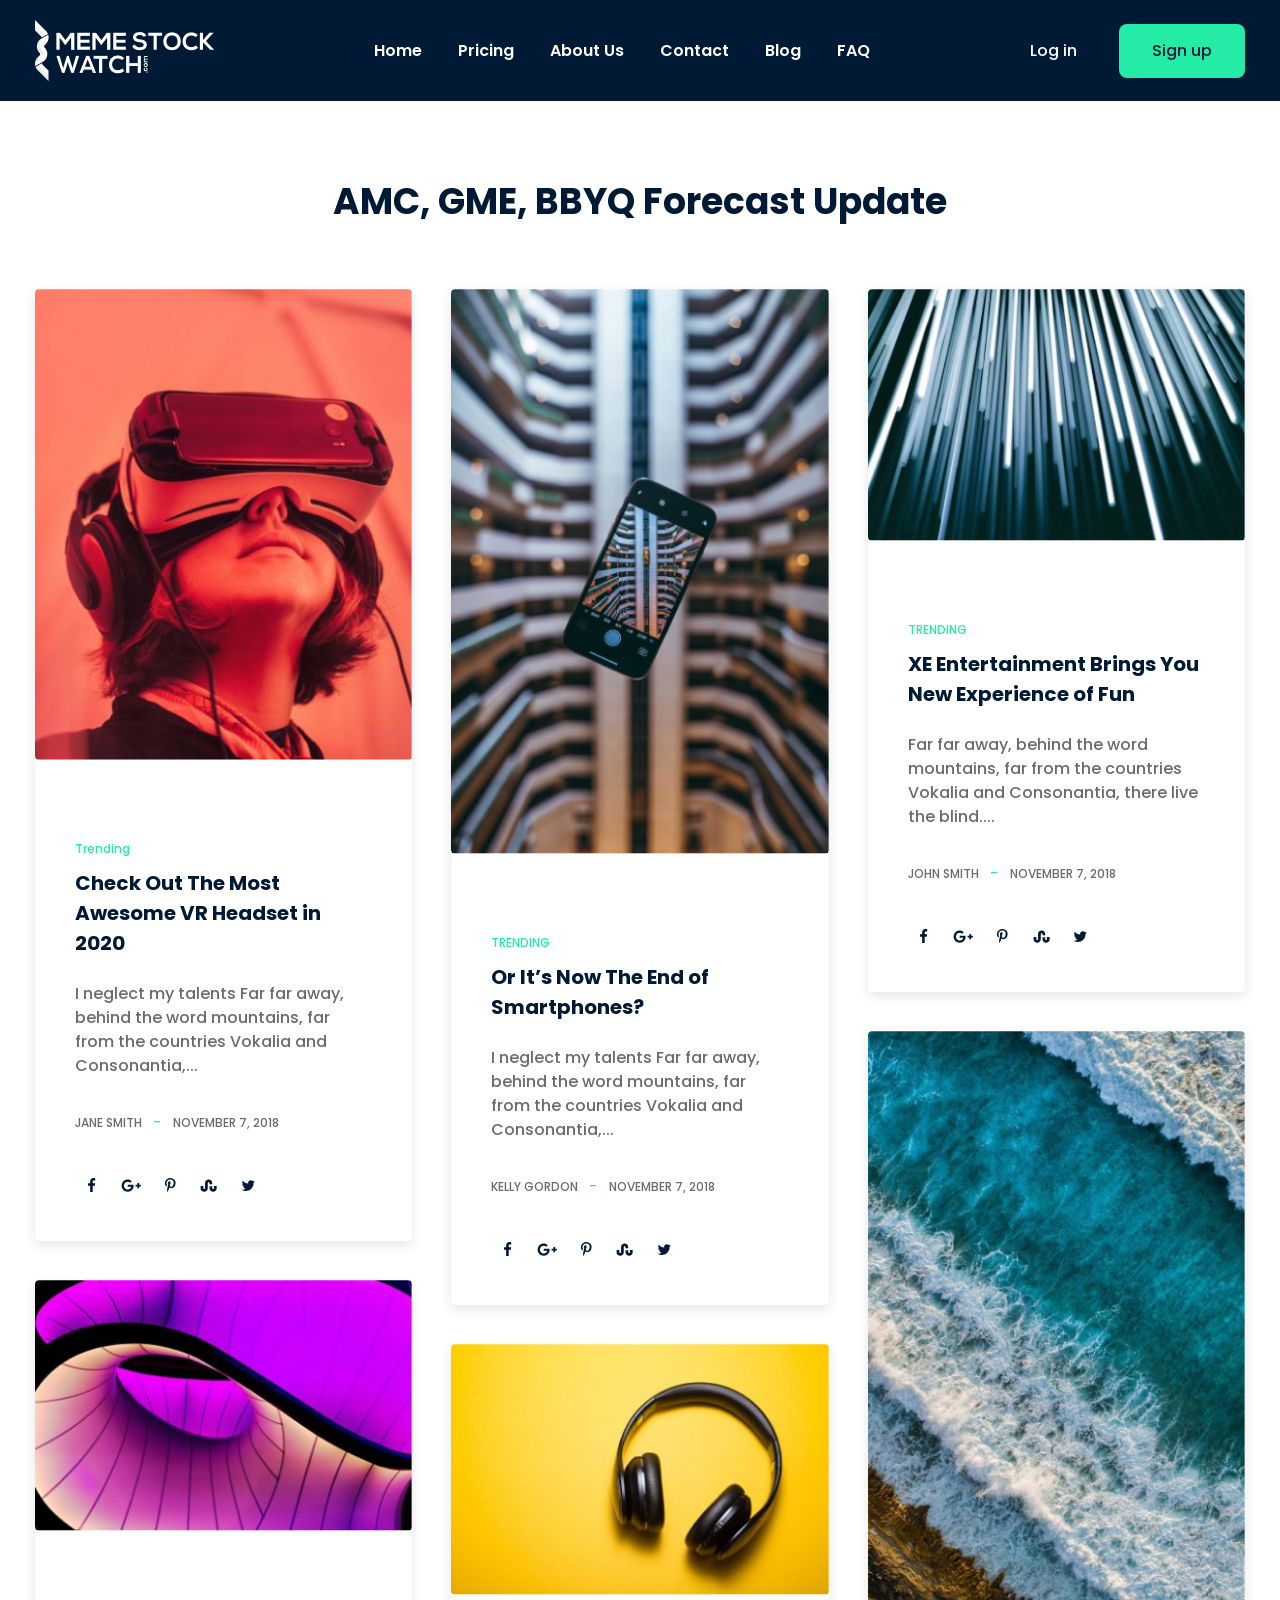
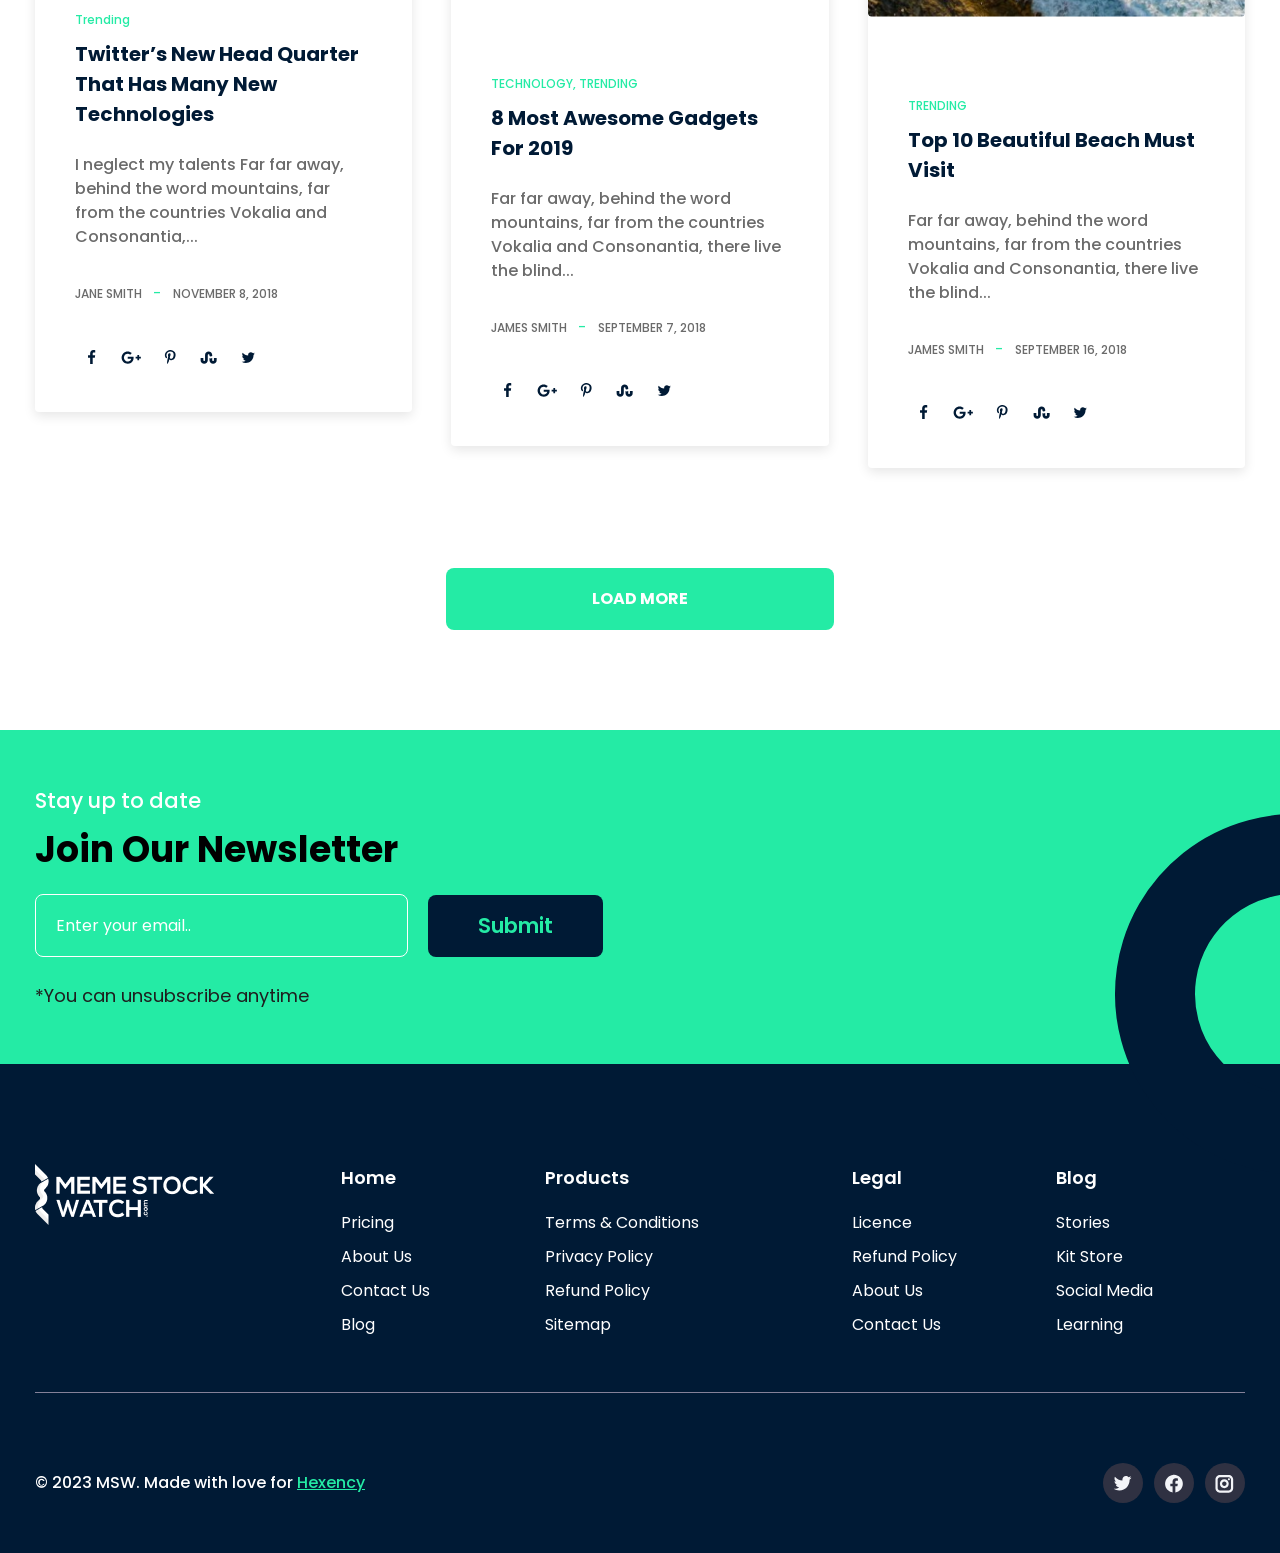
==== commit 32bcdf59: "Res 2" ====
--- a/blog.html
+++ b/blog.html
@@ -122,262 +122,280 @@
           <h2 class="primary-font-700 size-11xl l-h-11xl-44 secondary-color">AMC, GME, BBYQ Forecast Update</h2>
         </div>
         <div class="row blog-row">
-          <article class="col-lg-4">
-            <div class="blog-wrap">
-              <div class="blog">
-                <div class="blog-header">
-                  <img src="assets/images/blog/blog-1.png" alt="blog" class="blog-header-img w-100">
+          <article class="col-lg-4 col-md-6">
+            <div class="container-fluid px-0">
+              <div class="row blog-row">
+                <div class="col-md-12 col-sm-6">
+                  <div class="blog">
+                    <div class="blog-header">
+                      <img src="assets/images/blog/blog-1.png" alt="blog" class="blog-header-img w-100">
+                    </div>
+                    <div class="blog-body">
+                      <p class="primary-font-500 size-md text-color3">Trending</p>
+                      <h3 class="blog-body-title primary-font-700 size-3xl secondary-color">Check Out The Most
+                        Awesome VR Headset in 2020</h3>
+                      <p class="blog-body-desc primary-font-500 size-xl text-color12">I neglect my talents Far far away,
+                        behind the word mountains, far from
+                        the countries Vokalia and
+                        Consonantia,...</p>
+                      <ul class="blog-body-date d-flex align-items-center">
+                        <li class="blog-body-date-item">
+                          <p class="primary-font-500 size-md text-color12 text-uppercase">Jane Smith</p>
+                        </li>
+                        <li class="blog-body-date-item"><span class="text-color3">-</span></li>
+                        <li class="blog-body-date-item">
+                          <p class="primary-font-500 size-md text-color12 text-uppercase">November 7, 2018</p>
+                        </li>
+                      </ul>
+                    </div>
+                    <ul class="blog-footer d-flex align-items-center">
+                      <li class="blog-footer-item">
+                        <a href="#" class="blog-footer-link"><img src="assets/images/blog/facebook.svg" alt="facebook"></a>
+                      </li>
+                      <li class="blog-footer-item">
+                        <a href="#" class="blog-footer-link"><img src="assets/images/blog/google.svg" alt="google"></a>
+                      </li>
+                      <li class="blog-footer-item">
+                        <a href="#" class="blog-footer-link"><img src="assets/images/blog/pinterest.svg"
+                            alt="pinterest"></a>
+                      </li>
+                      <li class="blog-footer-item">
+                        <a href="#" class="blog-footer-link"><img src="assets/images/blog/Group.svg" alt="Group"></a>
+                      </li>
+                      <li class="blog-footer-item">
+                        <a href="#" class="blog-footer-link"><img src="assets/images/blog/twitter.svg" alt="twitter"></a>
+                      </li>
+                    </ul>
+                  </div>
                 </div>
-                <div class="blog-body">
-                  <p class="primary-font-500 size-md text-color3">Trending</p>
-                  <h3 class="blog-body-title primary-font-700 size-3xl secondary-color">Check Out The Most
-                    Awesome VR Headset in 2020</h3>
-                  <p class="blog-body-desc primary-font-500 size-xl text-color12">I neglect my talents Far far away,
-                    behind the word mountains, far from
-                    the countries Vokalia and
-                    Consonantia,...</p>
-                  <ul class="blog-body-date d-flex align-items-center">
-                    <li class="blog-body-date-item">
-                      <p class="primary-font-500 size-md text-color12 text-uppercase">Jane Smith</p>
-                    </li>
-                    <li class="blog-body-date-item"><span class="text-color3">-</span></li>
-                    <li class="blog-body-date-item">
-                      <p class="primary-font-500 size-md text-color12 text-uppercase">November 7, 2018</p>
-                    </li>
-                  </ul>
+                <div class="col-md-12 col-sm-6">
+                  <div class="blog">
+                    <div class="blog-header">
+                      <img src="assets/images/blog/blog-2.png" alt="blog" class="blog-header-img w-100">
+                    </div>
+                    <div class="blog-body">
+                      <p class="primary-font-500 size-md text-color3">Trending</p>
+                      <h3 class="blog-body-title primary-font-700 size-3xl secondary-color">Twitter’s New Head Quarter
+                        That Has Many New
+                        Technologies</h3>
+                      <p class="blog-body-desc primary-font-500 size-xl text-color12">I neglect my talents Far far away,
+                        behind the word mountains, far from
+                        the countries Vokalia and
+                        Consonantia,...</p>
+                      <ul class="blog-body-date d-flex align-items-center">
+                        <li class="blog-body-date-item">
+                          <p class="primary-font-500 size-md text-color12 text-uppercase">Jane Smith</p>
+                        </li>
+                        <li class="blog-body-date-item"><span class="text-color3">-</span></li>
+                        <li class="blog-body-date-item">
+                          <p class="primary-font-500 size-md text-color12 text-uppercase">November 8, 2018</p>
+                        </li>
+                      </ul>
+                    </div>
+                    <ul class="blog-footer d-flex align-items-center">
+                      <li class="blog-footer-item">
+                        <a href="#" class="blog-footer-link"><img src="assets/images/blog/facebook.svg" alt="facebook"></a>
+                      </li>
+                      <li class="blog-footer-item">
+                        <a href="#" class="blog-footer-link"><img src="assets/images/blog/google.svg" alt="google"></a>
+                      </li>
+                      <li class="blog-footer-item">
+                        <a href="#" class="blog-footer-link"><img src="assets/images/blog/pinterest.svg"
+                            alt="pinterest"></a>
+                      </li>
+                      <li class="blog-footer-item">
+                        <a href="#" class="blog-footer-link"><img src="assets/images/blog/Group.svg" alt="Group"></a>
+                      </li>
+                      <li class="blog-footer-item">
+                        <a href="#" class="blog-footer-link"><img src="assets/images/blog/twitter.svg" alt="twitter"></a>
+                      </li>
+                    </ul>
+                  </div>
                 </div>
-                <ul class="blog-footer d-flex align-items-center">
-                  <li class="blog-footer-item">
-                    <a href="#" class="blog-footer-link"><img src="assets/images/blog/facebook.svg" alt="facebook"></a>
-                  </li>
-                  <li class="blog-footer-item">
-                    <a href="#" class="blog-footer-link"><img src="assets/images/blog/google.svg" alt="google"></a>
-                  </li>
-                  <li class="blog-footer-item">
-                    <a href="#" class="blog-footer-link"><img src="assets/images/blog/pinterest.svg"
-                        alt="pinterest"></a>
-                  </li>
-                  <li class="blog-footer-item">
-                    <a href="#" class="blog-footer-link"><img src="assets/images/blog/Group.svg" alt="Group"></a>
-                  </li>
-                  <li class="blog-footer-item">
-                    <a href="#" class="blog-footer-link"><img src="assets/images/blog/twitter.svg" alt="twitter"></a>
-                  </li>
-                </ul>
-              </div>
-              <div class="blog">
-                <div class="blog-header">
-                  <img src="assets/images/blog/blog-2.png" alt="blog" class="blog-header-img w-100">
-                </div>
-                <div class="blog-body">
-                  <p class="primary-font-500 size-md text-color3">Trending</p>
-                  <h3 class="blog-body-title primary-font-700 size-3xl secondary-color">Twitter’s New Head Quarter
-                    That Has Many New
-                    Technologies</h3>
-                  <p class="blog-body-desc primary-font-500 size-xl text-color12">I neglect my talents Far far away,
-                    behind the word mountains, far from
-                    the countries Vokalia and
-                    Consonantia,...</p>
-                  <ul class="blog-body-date d-flex align-items-center">
-                    <li class="blog-body-date-item">
-                      <p class="primary-font-500 size-md text-color12 text-uppercase">Jane Smith</p>
-                    </li>
-                    <li class="blog-body-date-item"><span class="text-color3">-</span></li>
-                    <li class="blog-body-date-item">
-                      <p class="primary-font-500 size-md text-color12 text-uppercase">November 8, 2018</p>
-                    </li>
-                  </ul>
-                </div>
-                <ul class="blog-footer d-flex align-items-center">
-                  <li class="blog-footer-item">
-                    <a href="#" class="blog-footer-link"><img src="assets/images/blog/facebook.svg" alt="facebook"></a>
-                  </li>
-                  <li class="blog-footer-item">
-                    <a href="#" class="blog-footer-link"><img src="assets/images/blog/google.svg" alt="google"></a>
-                  </li>
-                  <li class="blog-footer-item">
-                    <a href="#" class="blog-footer-link"><img src="assets/images/blog/pinterest.svg"
-                        alt="pinterest"></a>
-                  </li>
-                  <li class="blog-footer-item">
-                    <a href="#" class="blog-footer-link"><img src="assets/images/blog/Group.svg" alt="Group"></a>
-                  </li>
-                  <li class="blog-footer-item">
-                    <a href="#" class="blog-footer-link"><img src="assets/images/blog/twitter.svg" alt="twitter"></a>
-                  </li>
-                </ul>
               </div>
             </div>
           </article>
-          <article class="col-lg-4">
-            <div class="blog-wrap">
-              <div class="blog">
-                <div class="blog-header">
-                  <img src="assets/images/blog/blog-3.png" alt="blog" class="blog-header-img w-100">
+          <article class="col-lg-4 col-md-6">
+            <div class="container-fluid px-0">
+              <div class="row blog-row">
+                <div class="col-md-12 col-sm-6">
+                  <div class="blog">
+                    <div class="blog-header">
+                      <img src="assets/images/blog/blog-3.png" alt="blog" class="blog-header-img w-100">
+                    </div>
+                    <div class="blog-body">
+                      <p class="primary-font-500 size-md text-color3 text-uppercase">Trending</p>
+                      <h3 class="blog-body-title primary-font-700 size-3xl secondary-color">Or It’s Now The End of
+                        Smartphones?</h3>
+                      <p class="blog-body-desc primary-font-500 size-xl text-color12">I neglect my talents Far far away,
+                        behind the word mountains, far from
+                        the countries Vokalia and
+                        Consonantia,...</p>
+                      <ul class="blog-body-date d-flex align-items-center">
+                        <li class="blog-body-date-item">
+                          <p class="primary-font-500 size-md text-color12 text-uppercase">Kelly Gordon</p>
+                        </li>
+                        <li class="blog-body-date-item"><span class="text-color3">-</span></li>
+                        <li class="blog-body-date-item">
+                          <p class="primary-font-500 size-md text-color12 text-uppercase">November 7, 2018</p>
+                        </li>
+                      </ul>
+                    </div>
+                    <ul class="blog-footer d-flex align-items-center">
+                      <li class="blog-footer-item">
+                        <a href="#" class="blog-footer-link"><img src="assets/images/blog/facebook.svg" alt="facebook"></a>
+                      </li>
+                      <li class="blog-footer-item">
+                        <a href="#" class="blog-footer-link"><img src="assets/images/blog/google.svg" alt="google"></a>
+                      </li>
+                      <li class="blog-footer-item">
+                        <a href="#" class="blog-footer-link"><img src="assets/images/blog/pinterest.svg"
+                            alt="pinterest"></a>
+                      </li>
+                      <li class="blog-footer-item">
+                        <a href="#" class="blog-footer-link"><img src="assets/images/blog/Group.svg" alt="Group"></a>
+                      </li>
+                      <li class="blog-footer-item">
+                        <a href="#" class="blog-footer-link"><img src="assets/images/blog/twitter.svg" alt="twitter"></a>
+                      </li>
+                    </ul>
+                  </div>
                 </div>
-                <div class="blog-body">
-                  <p class="primary-font-500 size-md text-color3 text-uppercase">Trending</p>
-                  <h3 class="blog-body-title primary-font-700 size-3xl secondary-color">Or It’s Now The End of
-                    Smartphones?</h3>
-                  <p class="blog-body-desc primary-font-500 size-xl text-color12">I neglect my talents Far far away,
-                    behind the word mountains, far from
-                    the countries Vokalia and
-                    Consonantia,...</p>
-                  <ul class="blog-body-date d-flex align-items-center">
-                    <li class="blog-body-date-item">
-                      <p class="primary-font-500 size-md text-color12 text-uppercase">Kelly Gordon</p>
-                    </li>
-                    <li class="blog-body-date-item"><span class="text-color3">-</span></li>
-                    <li class="blog-body-date-item">
-                      <p class="primary-font-500 size-md text-color12 text-uppercase">November 7, 2018</p>
-                    </li>
-                  </ul>
+                <div class="col-md-12 col-sm-6">
+                  <div class="blog">
+                    <div class="blog-header">
+                      <img src="assets/images/blog/blog-4.png" alt="blog" class="blog-header-img w-100">
+                    </div>
+                    <div class="blog-body">
+                      <p class="primary-font-500 size-md text-color3 text-uppercase">Technology, Trending</p>
+                      <h3 class="blog-body-title primary-font-700 size-3xl secondary-color">8 Most Awesome Gadgets For
+                        2019</h3>
+                      <p class="blog-body-desc primary-font-500 size-xl text-color12">Far far away, behind the word
+                        mountains, far from the countries
+                        Vokalia and Consonantia, there live the
+                        blind...</p>
+                      <ul class="blog-body-date d-flex align-items-center">
+                        <li class="blog-body-date-item">
+                          <p class="primary-font-500 size-md text-color12 text-uppercase">James Smith</p>
+                        </li>
+                        <li class="blog-body-date-item"><span class="text-color3">-</span></li>
+                        <li class="blog-body-date-item">
+                          <p class="primary-font-500 size-md text-color12 text-uppercase">September 7, 2018</p>
+                        </li>
+                      </ul>
+                    </div>
+                    <ul class="blog-footer d-flex align-items-center">
+                      <li class="blog-footer-item">
+                        <a href="#" class="blog-footer-link"><img src="assets/images/blog/facebook.svg" alt="facebook"></a>
+                      </li>
+                      <li class="blog-footer-item">
+                        <a href="#" class="blog-footer-link"><img src="assets/images/blog/google.svg" alt="google"></a>
+                      </li>
+                      <li class="blog-footer-item">
+                        <a href="#" class="blog-footer-link"><img src="assets/images/blog/pinterest.svg"
+                            alt="pinterest"></a>
+                      </li>
+                      <li class="blog-footer-item">
+                        <a href="#" class="blog-footer-link"><img src="assets/images/blog/Group.svg" alt="Group"></a>
+                      </li>
+                      <li class="blog-footer-item">
+                        <a href="#" class="blog-footer-link"><img src="assets/images/blog/twitter.svg" alt="twitter"></a>
+                      </li>
+                    </ul>
+                  </div>
                 </div>
-                <ul class="blog-footer d-flex align-items-center">
-                  <li class="blog-footer-item">
-                    <a href="#" class="blog-footer-link"><img src="assets/images/blog/facebook.svg" alt="facebook"></a>
-                  </li>
-                  <li class="blog-footer-item">
-                    <a href="#" class="blog-footer-link"><img src="assets/images/blog/google.svg" alt="google"></a>
-                  </li>
-                  <li class="blog-footer-item">
-                    <a href="#" class="blog-footer-link"><img src="assets/images/blog/pinterest.svg"
-                        alt="pinterest"></a>
-                  </li>
-                  <li class="blog-footer-item">
-                    <a href="#" class="blog-footer-link"><img src="assets/images/blog/Group.svg" alt="Group"></a>
-                  </li>
-                  <li class="blog-footer-item">
-                    <a href="#" class="blog-footer-link"><img src="assets/images/blog/twitter.svg" alt="twitter"></a>
-                  </li>
-                </ul>
-              </div>
-              <div class="blog">
-                <div class="blog-header">
-                  <img src="assets/images/blog/blog-4.png" alt="blog" class="blog-header-img w-100">
-                </div>
-                <div class="blog-body">
-                  <p class="primary-font-500 size-md text-color3 text-uppercase">Technology, Trending</p>
-                  <h3 class="blog-body-title primary-font-700 size-3xl secondary-color">8 Most Awesome Gadgets For
-                    2019</h3>
-                  <p class="blog-body-desc primary-font-500 size-xl text-color12">Far far away, behind the word
-                    mountains, far from the countries
-                    Vokalia and Consonantia, there live the
-                    blind...</p>
-                  <ul class="blog-body-date d-flex align-items-center">
-                    <li class="blog-body-date-item">
-                      <p class="primary-font-500 size-md text-color12 text-uppercase">James Smith</p>
-                    </li>
-                    <li class="blog-body-date-item"><span class="text-color3">-</span></li>
-                    <li class="blog-body-date-item">
-                      <p class="primary-font-500 size-md text-color12 text-uppercase">September 7, 2018</p>
-                    </li>
-                  </ul>
-                </div>
-                <ul class="blog-footer d-flex align-items-center">
-                  <li class="blog-footer-item">
-                    <a href="#" class="blog-footer-link"><img src="assets/images/blog/facebook.svg" alt="facebook"></a>
-                  </li>
-                  <li class="blog-footer-item">
-                    <a href="#" class="blog-footer-link"><img src="assets/images/blog/google.svg" alt="google"></a>
-                  </li>
-                  <li class="blog-footer-item">
-                    <a href="#" class="blog-footer-link"><img src="assets/images/blog/pinterest.svg"
-                        alt="pinterest"></a>
-                  </li>
-                  <li class="blog-footer-item">
-                    <a href="#" class="blog-footer-link"><img src="assets/images/blog/Group.svg" alt="Group"></a>
-                  </li>
-                  <li class="blog-footer-item">
-                    <a href="#" class="blog-footer-link"><img src="assets/images/blog/twitter.svg" alt="twitter"></a>
-                  </li>
-                </ul>
               </div>
             </div>
           </article>
-          <article class="col-lg-4">
-            <div class="blog-wrap">
-              <div class="blog">
-                <div class="blog-header">
-                  <img src="assets/images/blog/blog-5.png" alt="blog" class="blog-header-img w-100">
+          <article class="col-lg-4 col-sm-12">
+            <div class="container-fluid px-0">
+              <div class="row blog-row">
+                <div class="col-lg-12 col-sm-6">
+                  <div class="blog">
+                    <div class="blog-header">
+                      <img src="assets/images/blog/blog-5.png" alt="blog" class="blog-header-img w-100">
+                    </div>
+                    <div class="blog-body">
+                      <p class="primary-font-500 size-md text-color3 text-uppercase">Trending</p>
+                      <h3 class="blog-body-title primary-font-700 size-3xl secondary-color">XE Entertainment Brings You
+                        New Experience of Fun</h3>
+                      <p class="blog-body-desc primary-font-500 size-xl text-color12">Far far away, behind the word
+                        mountains, far from the countries
+                        Vokalia and Consonantia, there live the
+                        blind....</p>
+                      <ul class="blog-body-date d-flex align-items-center">
+                        <li class="blog-body-date-item">
+                          <p class="primary-font-500 size-md text-color12 text-uppercase">John Smith</p>
+                        </li>
+                        <li class="blog-body-date-item"><span class="text-color3">-</span></li>
+                        <li class="blog-body-date-item">
+                          <p class="primary-font-500 size-md text-color12 text-uppercase">November 7, 2018</p>
+                        </li>
+                      </ul>
+                    </div>
+                    <ul class="blog-footer d-flex align-items-center">
+                      <li class="blog-footer-item">
+                        <a href="#" class="blog-footer-link"><img src="assets/images/blog/facebook.svg" alt="facebook"></a>
+                      </li>
+                      <li class="blog-footer-item">
+                        <a href="#" class="blog-footer-link"><img src="assets/images/blog/google.svg" alt="google"></a>
+                      </li>
+                      <li class="blog-footer-item">
+                        <a href="#" class="blog-footer-link"><img src="assets/images/blog/pinterest.svg"
+                            alt="pinterest"></a>
+                      </li>
+                      <li class="blog-footer-item">
+                        <a href="#" class="blog-footer-link"><img src="assets/images/blog/Group.svg" alt="Group"></a>
+                      </li>
+                      <li class="blog-footer-item">
+                        <a href="#" class="blog-footer-link"><img src="assets/images/blog/twitter.svg" alt="twitter"></a>
+                      </li>
+                    </ul>
+                  </div>
                 </div>
-                <div class="blog-body">
-                  <p class="primary-font-500 size-md text-color3 text-uppercase">Trending</p>
-                  <h3 class="blog-body-title primary-font-700 size-3xl secondary-color">XE Entertainment Brings You
-                    New Experience of Fun</h3>
-                  <p class="blog-body-desc primary-font-500 size-xl text-color12">Far far away, behind the word
-                    mountains, far from the countries
-                    Vokalia and Consonantia, there live the
-                    blind....</p>
-                  <ul class="blog-body-date d-flex align-items-center">
-                    <li class="blog-body-date-item">
-                      <p class="primary-font-500 size-md text-color12 text-uppercase">John Smith</p>
-                    </li>
-                    <li class="blog-body-date-item"><span class="text-color3">-</span></li>
-                    <li class="blog-body-date-item">
-                      <p class="primary-font-500 size-md text-color12 text-uppercase">November 7, 2018</p>
-                    </li>
-                  </ul>
+                <div class="col-lg-12 col-sm-6">
+                  <div class="blog">
+                    <div class="blog-header">
+                      <img src="assets/images/blog/blog-6.png" alt="blog" class="blog-header-img w-100">
+                    </div>
+                    <div class="blog-body">
+                      <p class="primary-font-500 size-md text-color3 text-uppercase">Trending</p>
+                      <h3 class="blog-body-title primary-font-700 size-3xl secondary-color">Top 10 Beautiful Beach Must
+                        Visit</h3>
+                      <p class="blog-body-desc primary-font-500 size-xl text-color12">Far far away, behind the word
+                        mountains, far from the countries
+                        Vokalia and Consonantia, there live the
+                        blind...</p>
+                      <ul class="blog-body-date d-flex align-items-center">
+                        <li class="blog-body-date-item">
+                          <p class="primary-font-500 size-md text-color12 text-uppercase">James Smith</p>
+                        </li>
+                        <li class="blog-body-date-item"><span class="text-color3">-</span></li>
+                        <li class="blog-body-date-item">
+                          <p class="primary-font-500 size-md text-color12 text-uppercase">September 16, 2018</p>
+                        </li>
+                      </ul>
+                    </div>
+                    <ul class="blog-footer d-flex align-items-center">
+                      <li class="blog-footer-item">
+                        <a href="#" class="blog-footer-link"><img src="assets/images/blog/facebook.svg" alt="facebook"></a>
+                      </li>
+                      <li class="blog-footer-item">
+                        <a href="#" class="blog-footer-link"><img src="assets/images/blog/google.svg" alt="google"></a>
+                      </li>
+                      <li class="blog-footer-item">
+                        <a href="#" class="blog-footer-link"><img src="assets/images/blog/pinterest.svg"
+                            alt="pinterest"></a>
+                      </li>
+                      <li class="blog-footer-item">
+                        <a href="#" class="blog-footer-link"><img src="assets/images/blog/Group.svg" alt="Group"></a>
+                      </li>
+                      <li class="blog-footer-item">
+                        <a href="#" class="blog-footer-link"><img src="assets/images/blog/twitter.svg" alt="twitter"></a>
+                      </li>
+                    </ul>
+                  </div>
                 </div>
-                <ul class="blog-footer d-flex align-items-center">
-                  <li class="blog-footer-item">
-                    <a href="#" class="blog-footer-link"><img src="assets/images/blog/facebook.svg" alt="facebook"></a>
-                  </li>
-                  <li class="blog-footer-item">
-                    <a href="#" class="blog-footer-link"><img src="assets/images/blog/google.svg" alt="google"></a>
-                  </li>
-                  <li class="blog-footer-item">
-                    <a href="#" class="blog-footer-link"><img src="assets/images/blog/pinterest.svg"
-                        alt="pinterest"></a>
-                  </li>
-                  <li class="blog-footer-item">
-                    <a href="#" class="blog-footer-link"><img src="assets/images/blog/Group.svg" alt="Group"></a>
-                  </li>
-                  <li class="blog-footer-item">
-                    <a href="#" class="blog-footer-link"><img src="assets/images/blog/twitter.svg" alt="twitter"></a>
-                  </li>
-                </ul>
-              </div>
-              <div class="blog">
-                <div class="blog-header">
-                  <img src="assets/images/blog/blog-6.png" alt="blog" class="blog-header-img w-100">
-                </div>
-                <div class="blog-body">
-                  <p class="primary-font-500 size-md text-color3 text-uppercase">Trending</p>
-                  <h3 class="blog-body-title primary-font-700 size-3xl secondary-color">Top 10 Beautiful Beach Must
-                    Visit</h3>
-                  <p class="blog-body-desc primary-font-500 size-xl text-color12">Far far away, behind the word
-                    mountains, far from the countries
-                    Vokalia and Consonantia, there live the
-                    blind...</p>
-                  <ul class="blog-body-date d-flex align-items-center">
-                    <li class="blog-body-date-item">
-                      <p class="primary-font-500 size-md text-color12 text-uppercase">James Smith</p>
-                    </li>
-                    <li class="blog-body-date-item"><span class="text-color3">-</span></li>
-                    <li class="blog-body-date-item">
-                      <p class="primary-font-500 size-md text-color12 text-uppercase">September 16, 2018</p>
-                    </li>
-                  </ul>
-                </div>
-                <ul class="blog-footer d-flex align-items-center">
-                  <li class="blog-footer-item">
-                    <a href="#" class="blog-footer-link"><img src="assets/images/blog/facebook.svg" alt="facebook"></a>
-                  </li>
-                  <li class="blog-footer-item">
-                    <a href="#" class="blog-footer-link"><img src="assets/images/blog/google.svg" alt="google"></a>
-                  </li>
-                  <li class="blog-footer-item">
-                    <a href="#" class="blog-footer-link"><img src="assets/images/blog/pinterest.svg"
-                        alt="pinterest"></a>
-                  </li>
-                  <li class="blog-footer-item">
-                    <a href="#" class="blog-footer-link"><img src="assets/images/blog/Group.svg" alt="Group"></a>
-                  </li>
-                  <li class="blog-footer-item">
-                    <a href="#" class="blog-footer-link"><img src="assets/images/blog/twitter.svg" alt="twitter"></a>
-                  </li>
-                </ul>
               </div>
             </div>
           </article>
@@ -414,7 +432,7 @@
           <p class="primary-font-400 size-2xl text-color8">*You can unsubscribe anytime</p>
         </div>
       </div>
-      <div class="newsletter-circle rounded-circle"></div>
+      <div class="newsletter-circle rounded-circle d-none d-md-block"></div>
     </section>
     <!-- 
 		  =====================================================
--- a/assets/css/style.css
+++ b/assets/css/style.css
@@ -663,7 +663,7 @@
   fill: none;
 }
 .scroll-up-btn svg.progress-circle path {
-  stroke: #ee2852;
+  stroke: #e54322;
   stroke-width: 5;
   box-sizing: border-box;
   -webkit-transition: all 200ms linear;
@@ -1184,7 +1184,7 @@
 }
 
 /*------ Footer CSS ------*/
-@media only screen and (max-width: 400px) {
+@media only screen and (max-width: 335px) {
   .footer-row > * {
     width: 100%;
   }
@@ -1631,36 +1631,82 @@
 .blog-section {
   padding-top: 18rem;
 }
+@media only screen and (max-width: 575px) {
+  .blog-section {
+    padding-top: 15rem;
+  }
+}
 
 .blog-row {
   --bs-gutter-x: 3.9rem;
   --bs-gutter-y: 3.9rem;
 }
+@media only screen and (max-width: 1199px) {
+  .blog-row {
+    --bs-gutter-x: 3rem;
+    --bs-gutter-y: 3rem;
+  }
+}
+@media only screen and (max-width: 767px) {
+  .blog-row {
+    --bs-gutter-x: 2rem;
+    --bs-gutter-y: 2rem;
+  }
+}
+@media only screen and (max-width: 600px) {
+  .blog-row > * {
+    width: 100%;
+  }
+}
 
 .blog-title-wrap {
   margin-bottom: 6.5rem;
 }
-
-.blog-wrap .blog:not(:last-child) {
-  margin-bottom: 3.9rem;
+@media only screen and (max-width: 575px) {
+  .blog-title-wrap {
+    margin-bottom: 5rem;
+  }
 }
 
 .blog {
   box-shadow: rgba(0, 0, 0, 0.1) 0px 4px 12px;
   border-radius: 0.4rem;
 }
+.blog .blog-header {
+  overflow: hidden;
+  border-radius: 0.4rem;
+}
 .blog .blog-header .blog-header-img {
   border-radius: 0.4rem;
+}
+.blog:hover .blog-header-img {
+  transform: scale(1.1);
 }
 .blog .blog-body {
   margin-top: 4rem;
   padding: 4rem 4rem 0;
 }
+@media only screen and (max-width: 1199px) {
+  .blog .blog-body {
+    margin-top: 0;
+    padding: 2.5rem 2.5rem 0;
+  }
+}
+@media only screen and (max-width: 767px) {
+  .blog .blog-body {
+    padding: 2rem 2rem 0;
+  }
+}
 .blog .blog-body .blog-body-title {
   margin: 1rem 0 2.4rem;
 }
 .blog .blog-body .blog-body-desc {
   margin-bottom: 3.3rem;
+}
+@media only screen and (max-width: 1199px) {
+  .blog .blog-body .blog-body-desc {
+    margin-bottom: 2rem;
+  }
 }
 .blog .blog-body .blog-body-date .blog-body-date-item:not(:last-child) {
   margin-right: 1.1rem;
@@ -1669,6 +1715,17 @@
 .blog .blog-footer {
   margin-top: 3.3rem;
   padding: 0 4rem 4rem;
+}
+@media only screen and (max-width: 1199px) {
+  .blog .blog-footer {
+    margin-top: 2rem;
+    padding: 0 2.5rem 2.5rem;
+  }
+}
+@media only screen and (max-width: 767px) {
+  .blog .blog-footer {
+    padding: 0 2rem 2rem;
+  }
 }
 .blog .blog-footer .blog-footer-item:not(:last-child) {
   margin-right: 0.6rem;
@@ -1687,6 +1744,11 @@
 .blog-btn-wrap {
   margin-top: 10rem;
 }
+@media only screen and (max-width: 1199px) {
+  .blog-btn-wrap {
+    margin-top: 6rem;
+  }
+}
 .blog-btn-wrap .blog-btn {
   width: 100%;
   max-width: 38.8rem;
@@ -1694,6 +1756,11 @@
 }
 .blog-btn-wrap .blog-btn:hover {
   background-color: var(--bg-color3);
+}
+@media only screen and (max-width: 767px) {
+  .blog-btn-wrap .blog-btn {
+    padding: 1.5rem;
+  }
 }
 
 /* 
@@ -1853,6 +1920,11 @@
 .contact-section {
   padding: 18rem 0 8rem;
 }
+@media only screen and (max-width: 575px) {
+  .contact-section {
+    padding: 13rem 0;
+  }
+}
 
 .contact-wrapper {
   width: 100%;
@@ -1881,6 +1953,11 @@
 }
 .contact-form .contact-form-input::placeholder {
   color: var(--text-color12);
+}
+@media only screen and (max-width: 575px) {
+  .contact-form .contact-form-input {
+    height: 6rem;
+  }
 }
 .contact-form .contact-form-message {
   height: 12rem;
